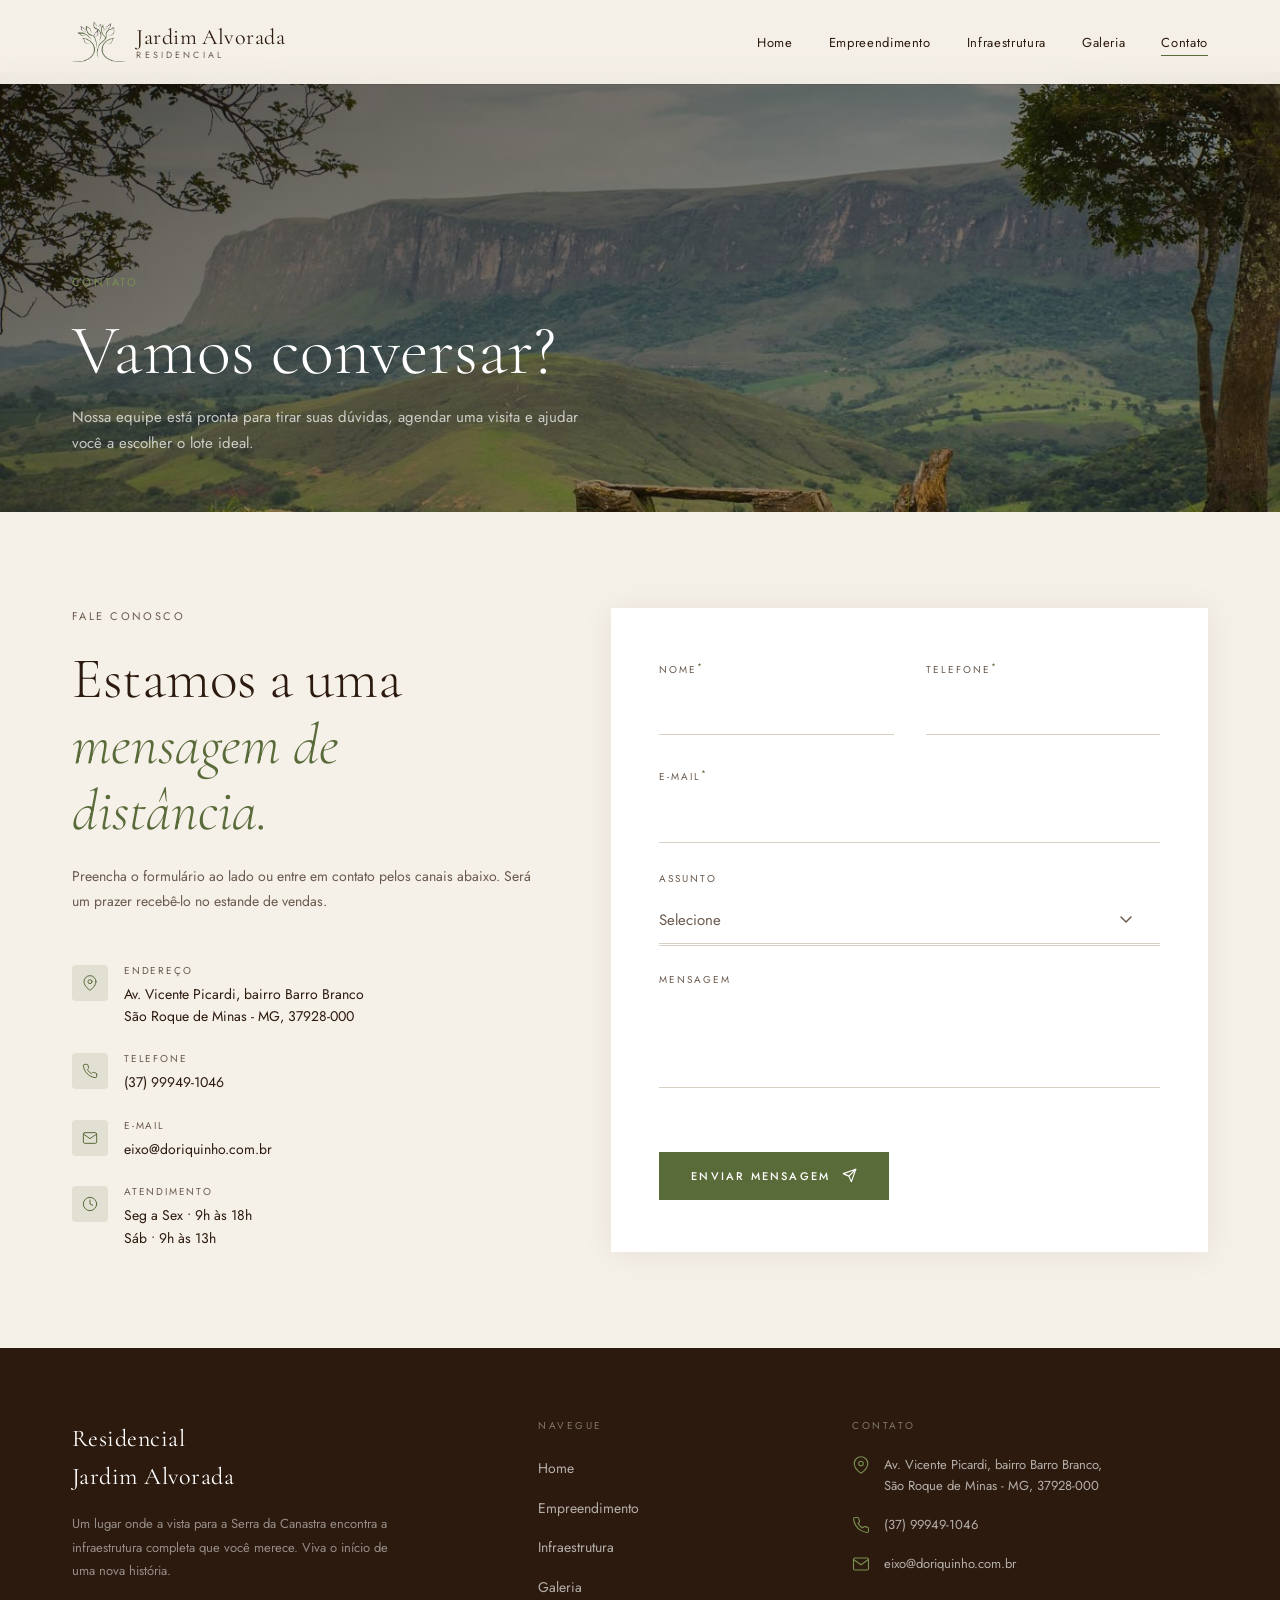
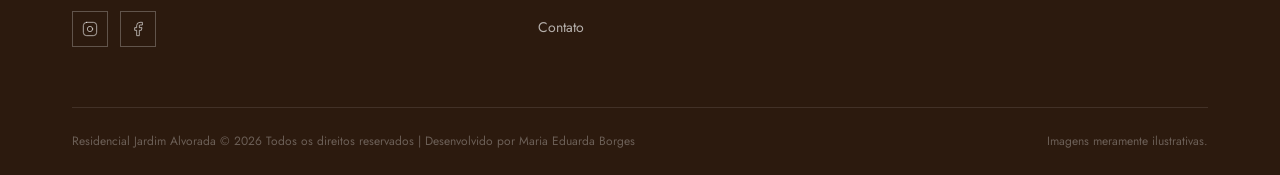
==== frontend/contato.html @ ccd06135 "Ajuste frontend" ====
<!DOCTYPE html>
<html lang="pt-br">
<head>
  <meta charset="UTF-8">
  <meta name="viewport" content="width=device-width, initial-scale=1.0">
  <title>Contato · Jardim Alvorada</title>
  <link rel="preconnect" href="https://fonts.googleapis.com">
  <link rel="preconnect" href="https://fonts.gstatic.com" crossorigin>
  <link href="https://fonts.googleapis.com/css2?family=Cormorant+Garamond:ital,wght@0,300;0,400;0,500;0,600;1,300;1,400;1,500&family=Jost:wght@300;400;500&display=swap" rel="stylesheet">
  <link rel="stylesheet" href="css/root.css">
  <link rel="stylesheet" href="css/components.css">
  <link rel="stylesheet" href="css/contato.css">
</head>
<body>

<header class="nav nav-dark">
  <a href="index.html" class="logo-wrap">
    <img class="logo-icon" src="img/icone-transparent.png" alt="Jardim Alvorada ícone">
    <div class="logo-text-wrap">
      <span class="logo-name">Jardim Alvorada</span>
      <span class="logo-sub">Residencial</span>
    </div>
  </a>
  <nav>
    <ul class="nav-links">
      <li><a href="index.html">Home</a></li>
      <li><a href="empreendimento.html">Empreendimento</a></li>
      <li><a href="infraestrutura.html">Infraestrutura</a></li>
      <li><a href="galeria.html">Galeria</a></li>
      <li><a href="contato.html" class="active">Contato</a></li>
    </ul>
  </nav>
  <button class="nav-toggle" aria-label="Menu">
    <span></span><span></span><span></span>
  </button>
</header>

<div class="nav-mobile">
  <a href="index.html">Home</a>
  <a href="empreendimento.html">Empreendimento</a>
  <a href="infraestrutura.html">Infraestrutura</a>
  <a href="galeria.html">Galeria</a>
  <a href="contato.html" class="active">Contato</a>
</div>

<!-- HERO BANNER -->
<div class="page-hero-banner" style="background-image:url('img/contato-hero.jpg');background-position:center 40%;">
  <div class="ph-overlay" style="background:linear-gradient(160deg,rgba(15,10,4,.70) 0%,rgba(20,15,8,.50) 50%,rgba(10,8,4,.30) 100%);"></div>
  <div class="ph-content">
    <span class="el">Contato</span>
    <h1>Vamos conversar?</h1>
    <p>Nossa equipe está pronta para tirar suas dúvidas, agendar uma visita e ajudar você a escolher o lote ideal.</p>
  </div>
</div>

<!-- MAIN SECTION -->
<section class="section-contact-main">

  <!-- LEFT: info -->
  <div class="contact-left fade-up">
    <span class="sl">Fale Conosco</span>
    <h2>Estamos a uma <em>mensagem de distância.</em></h2>
    <p>Preencha o formulário ao lado ou entre em contato pelos canais abaixo. Será um prazer recebê-lo no estande de vendas.</p>

    <div class="ct-info-list">
      <div class="ct-info-item">
        <div class="ct-info-icon">
          <svg viewBox="0 0 24 24"><path d="M21 10c0 7-9 13-9 13s-9-6-9-13a9 9 0 0118 0z"/><circle cx="12" cy="10" r="3"/></svg>
        </div>
        <div class="ct-info-text">
          <span class="ct-info-label">Endereço</span>
          <span class="ct-info-value">Av. Vicente Picardi, bairro Barro Branco<br>São Roque de Minas - MG, 37928-000</span>
        </div>
      </div>

      <div class="ct-info-item">
        <div class="ct-info-icon">
          <svg viewBox="0 0 24 24"><path d="M22 16.92v3a2 2 0 01-2.18 2 19.79 19.79 0 01-8.63-3.07 19.5 19.5 0 01-6-6A19.79 19.79 0 012.12 4.18 2 2 0 014.11 2h3a2 2 0 012 1.72c.127.96.361 1.903.7 2.81a2 2 0 01-.45 2.11L8.09 9.91a16 16 0 006 6l1.27-1.27a2 2 0 012.11-.45c.907.339 1.85.573 2.81.7A2 2 0 0122 16.92z"/></svg>
        </div>
        <div class="ct-info-text">
          <span class="ct-info-label">Telefone</span>
          <span class="ct-info-value">(37) 99949-1046</span>
        </div>
      </div>

      <div class="ct-info-item">
        <div class="ct-info-icon">
          <svg viewBox="0 0 24 24"><path d="M4 4h16c1.1 0 2 .9 2 2v12c0 1.1-.9 2-2 2H4c-1.1 0-2-.9-2-2V6c0-1.1.9-2 2-2z"/><polyline points="22,6 12,13 2,6"/></svg>
        </div>
        <div class="ct-info-text">
          <span class="ct-info-label">E-mail</span>
          <span class="ct-info-value">eixo@doriquinho.com.br</span>
        </div>
      </div>

      <div class="ct-info-item">
        <div class="ct-info-icon">
          <svg viewBox="0 0 24 24"><circle cx="12" cy="12" r="10"/><polyline points="12,6 12,12 16,14"/></svg>
        </div>
        <div class="ct-info-text">
          <span class="ct-info-label">Atendimento</span>
          <span class="ct-info-value">Seg a Sex • 9h às 18h<br>Sáb • 9h às 13h</span>
        </div>
      </div>
    </div>
  </div>

  <!-- RIGHT: form card -->
  <div class="contact-form-card fade-up delay-1">
    <form class="cf-form" novalidate>

      <div class="form-row">
        <div class="cf-field">
          <label class="cf-label">Nome<sup>*</sup></label>
          <input class="cf-input" type="text" name="nome" required>
        </div>
        <div class="cf-field">
          <label class="cf-label">Telefone<sup>*</sup></label>
          <input class="cf-input" type="tel" name="telefone" required>
        </div>
      </div>

      <div class="form-single cf-field">
        <label class="cf-label">E-mail<sup>*</sup></label>
        <input class="cf-input" type="email" name="email" required>
      </div>

      <div class="form-single cf-field" style="margin-top:28px;">
        <label class="cf-label">Assunto</label>
        <!-- Select nativo (oculto) — mantido para acessibilidade e coleta de valor -->
        <select class="cf-select" name="assunto" aria-hidden="true" tabindex="-1">
          <option value="" disabled selected>Selecione</option>
          <option>Quero conhecer os lotes disponíveis</option>
          <option>Informações sobre infraestrutura</option>
          <option>Agendar visita ao empreendimento</option>
          <option>Condições de pagamento</option>
          <option>Outros</option>
        </select>
        <!-- Select customizado -->
        <div class="cf-select-wrap" role="combobox" aria-expanded="false">
          <button type="button" class="cf-select-trigger" aria-haspopup="listbox">
            <span class="cf-select-text">Selecione</span>
            <svg class="cf-select-arrow" viewBox="0 0 12 8" xmlns="http://www.w3.org/2000/svg">
              <path d="M1 1l5 5 5-5" stroke-width="1.5" stroke-linecap="round"/>
            </svg>
          </button>
          <ul class="cf-select-dropdown" role="listbox">
            <li class="cf-select-option placeholder" data-value="">Selecione</li>
            <li class="cf-select-option" data-value="Quero conhecer os lotes disponíveis">Quero conhecer os lotes disponíveis</li>
            <li class="cf-select-option" data-value="Informações sobre infraestrutura">Informações sobre infraestrutura</li>
            <li class="cf-select-option" data-value="Agendar visita ao empreendimento">Agendar visita ao empreendimento</li>
            <li class="cf-select-option" data-value="Condições de pagamento">Condições de pagamento</li>
            <li class="cf-select-option" data-value="Outros">Outros</li>
          </ul>
        </div>
      </div>

      <div class="form-single cf-field" style="margin-top:28px;">
        <label class="cf-label">Mensagem</label>
        <textarea class="cf-textarea" name="mensagem"></textarea>
      </div>

      <button type="submit" class="cf-submit">
        Enviar Mensagem
        <svg viewBox="0 0 24 24"><line x1="22" y1="2" x2="11" y2="13"/><polygon points="22,2 15,22 11,13 2,9 22,2"/></svg>
      </button>

    </form>
  </div>

</section>

<!-- FOOTER -->
<footer class="footer">
  <div class="footer-grid">
    <div class="footer-brand">
      <span class="logo-name">Residencial<br>Jardim Alvorada</span>
      <p>Um lugar onde a vista para a Serra da Canastra encontra a infraestrutura completa que você merece. Viva o início de uma nova história.</p>
      <div class="footer-social">
        <a href="#" class="social-btn" aria-label="Instagram">
          <svg width="16" height="16" viewBox="0 0 24 24" fill="none" stroke="currentColor" stroke-width="1.5" stroke-linecap="round"><rect x="2" y="2" width="20" height="20" rx="5"/><circle cx="12" cy="12" r="4"/></svg>
        </a>
        <a href="#" class="social-btn" aria-label="Facebook">
          <svg width="16" height="16" viewBox="0 0 24 24" fill="none" stroke="currentColor" stroke-width="1.5" stroke-linecap="round"><path d="M18 2h-3a5 5 0 00-5 5v3H7v4h3v8h4v-8h3l1-4h-4V7a1 1 0 011-1h3z"/></svg>
        </a>
      </div>
    </div>
    <div class="footer-nav">
      <h4>Navegue</h4>
      <ul>
        <li><a href="index.html">Home</a></li>
        <li><a href="empreendimento.html">Empreendimento</a></li>
        <li><a href="infraestrutura.html">Infraestrutura</a></li>
        <li><a href="galeria.html">Galeria</a></li>
        <li><a href="contato.html">Contato</a></li>
      </ul>
    </div>
    <div class="footer-contact">
      <h4>Contato</h4>
      <div class="contact-item"><svg class="contact-icon" viewBox="0 0 24 24"><path d="M21 10c0 7-9 13-9 13s-9-6-9-13a9 9 0 0118 0z"/><circle cx="12" cy="10" r="3"/></svg><p>Av. Vicente Picardi, bairro Barro Branco,<br>São Roque de Minas - MG, 37928-000</p></div>
      <div class="contact-item"><svg class="contact-icon" viewBox="0 0 24 24"><path d="M22 16.92v3a2 2 0 01-2.18 2 19.79 19.79 0 01-8.63-3.07 19.5 19.5 0 01-6-6A19.79 19.79 0 012.12 4.18 2 2 0 014.11 2h3a2 2 0 012 1.72c.127.96.361 1.903.7 2.81a2 2 0 01-.45 2.11L8.09 9.91a16 16 0 006 6l1.27-1.27a2 2 0 012.11-.45c.907.339 1.85.573 2.81.7A2 2 0 0122 16.92z"/></svg><p>(37) 99949-1046</p></div>
      <div class="contact-item"><svg class="contact-icon" viewBox="0 0 24 24"><path d="M4 4h16c1.1 0 2 .9 2 2v12c0 1.1-.9 2-2 2H4c-1.1 0-2-.9-2-2V6c0-1.1.9-2 2-2z"/><polyline points="22,6 12,13 2,6"/></svg><p>eixo@doriquinho.com.br</p></div>
    </div>
  </div>
  <div class="footer-bottom">
    <p>Residencial Jardim Alvorada © 2026 Todos os direitos reservados | Desenvolvido por Maria Eduarda Borges</p>
    <p>Imagens meramente ilustrativas.</p>
  </div>
</footer>

<script src="shared.js"></script>
<script src="contato.js"></script>
</body>
</html>
---- frontend/css/root.css ----
/* ============================================================
   root.css — variáveis CSS, reset e tipografia base
   Jardim Alvorada Residencial
   ============================================================ */

/* ===== VARIÁVEIS ===== */
:root {
  /* Paleta */
  --cream:        #f5f0e8;
  --dark-brown:   #2c1a0e;
  --medium-brown: #3d2512;
  --green:        #5a6b3a;
  --green-light:  #7a8f52;
  --green-hover:  #4a5930;
  --mauve:        #594452;
  --text:         #2c1a0e;
  --text-light:   #6b5a4e;
  --white:        #ffffff;
  --border:       rgba(44, 26, 14, 0.12);

  /* Tipografia */
  --font-serif: 'Cormorant Garamond', Georgia, serif;
  --font-sans:  'Jost', sans-serif;

  /* Espaçamentos */
  --pad-h:      72px;   /* padding horizontal padrão */
  --pad-h-md:   32px;   /* padding horizontal mobile */

  /* Transições */
  --trans-base: 0.3s ease;
  --trans-slow: 0.8s ease;
}

/* ===== RESET ===== */
*, *::before, *::after {
  margin: 0;
  padding: 0;
  box-sizing: border-box;
}

html {
  scroll-behavior: smooth;
  -webkit-text-size-adjust: 100%;
}

body {
  font-family: var(--font-serif);
  background: var(--cream);
  color: var(--text);
  line-height: 1.6;
  overflow-x: hidden;
}

img {
  display: block;
  max-width: 100%;
}

button {
  font-family: inherit;
}

/* ===== TIPOGRAFIA BASE ===== */
h1, h2, h3, h4 {
  font-family: var(--font-serif);
  font-weight: 400;
  line-height: 1.15;
}

p, a, li, span {
  font-family: var(--font-sans);
}

/* Label utilitário — usado em toda a aplicação */
.label {
  font-family: var(--font-sans);
  font-size: 11px;
  letter-spacing: 0.2em;
  text-transform: uppercase;
  font-weight: 400;
}

/* Eyelet (subtítulo de seção em topo) */
.el,
.sl {
  font-family: var(--font-sans);
  font-size: 11px;
  letter-spacing: 0.22em;
  text-transform: uppercase;
  color: var(--text-light);
  margin-bottom: 20px;
  display: block;
}

/* ===== ANIMAÇÕES GLOBAIS ===== */
.fade-up {
  opacity: 0;
  transform: translateY(32px);
  transition: opacity 0.8s ease, transform 0.8s ease;
}

.fade-up.visible {
  opacity: 1;
  transform: translateY(0);
}

.fade-up.delay-1 { transition-delay: 0.10s; }
.fade-up.delay-2 { transition-delay: 0.20s; }
.fade-up.delay-3 { transition-delay: 0.30s; }
.fade-up.delay-4 { transition-delay: 0.40s; }
.fade-up.delay-5 { transition-delay: 0.50s; }

/* ===== UTILITÁRIOS ===== */
.img-placeholder {
  width: 100%;
  height: 100%;
  background: linear-gradient(135deg, #3d2c1a, #594452, #4a5930);
  display: flex;
  align-items: center;
  justify-content: center;
  color: rgba(255,255,255,0.3);
  font-family: var(--font-sans);
  font-size: 12px;
  letter-spacing: 0.1em;
}
---- frontend/css/components.css ----
/* ============================================================
   components.css — componentes reutilizáveis em todas as páginas
   Depende de: root.css
   ============================================================ */

/* ===== NAV ===== */
.nav {
  position: fixed;
  top: 0;
  width: 100%;
  padding: 22px var(--pad-h);
  display: flex;
  align-items: center;
  justify-content: space-between;
  z-index: 1000;
  transition: background var(--trans-base), box-shadow var(--trans-base);
  background: transparent;
}

.nav.hero-nav  { background: transparent; }

.nav.nav-scroll,
.nav.nav-dark  {
  background: rgba(245, 240, 232, 0.96);
  backdrop-filter: blur(12px);
  -webkit-backdrop-filter: blur(12px);
  box-shadow: 0 1px 0 var(--border);
}

/* Logo */
.logo-wrap {
  display: flex;
  align-items: center;
  gap: 10px;
  text-decoration: none;
  line-height: 1;
}

.logo-icon {
  height: 40px;
  width: auto;
  flex-shrink: 0;
  transition: filter var(--trans-base);
}

.hero-nav .logo-icon {
  filter: brightness(0) invert(1) opacity(0.85);
}

.nav-dark  .logo-icon,
.nav-scroll .logo-icon { filter: none; }

.logo-text-wrap {
  display: flex;
  flex-direction: column;
  line-height: 1;
}

.logo-name {
  font-family: var(--font-serif);
  font-size: 22px;
  font-weight: 400;
  letter-spacing: 0.02em;
  color: var(--dark-brown);
  transition: color var(--trans-base);
}

.logo-sub {
  font-family: var(--font-sans);
  font-size: 9px;
  letter-spacing: 0.35em;
  text-transform: uppercase;
  color: var(--text-light);
  margin-top: 2px;
  transition: color var(--trans-base);
}

.hero-nav .logo-name,
.hero-nav .logo-sub { color: var(--white); }

/* Links desktop */
.nav-links {
  display: flex;
  gap: 36px;
  list-style: none;
}

.nav-links a {
  font-family: var(--font-sans);
  font-size: 13px;
  letter-spacing: 0.05em;
  text-decoration: none;
  color: var(--dark-brown);
  transition: color var(--trans-base);
  position: relative;
}

.hero-nav .nav-links a { color: rgba(255,255,255,0.9); }

.nav-links a::after {
  content: '';
  position: absolute;
  bottom: -4px;
  left: 0;
  width: 0;
  height: 1px;
  background: var(--green);
  transition: width var(--trans-base);
}

.nav-links a:hover::after,
.nav-links a.active::after { width: 100%; }

.nav-links a:hover           { color: var(--green); }
.hero-nav .nav-links a:hover { color: var(--white); }

/* Hamburger */
.nav-toggle {
  display: none;
  flex-direction: column;
  gap: 5px;
  background: none;
  border: none;
  cursor: pointer;
  padding: 4px;
  z-index: 1100;
}

.nav-toggle span {
  display: block;
  width: 24px;
  height: 1.5px;
  background: var(--dark-brown);
  transition: all var(--trans-base);
  transform-origin: center;
}

.hero-nav .nav-toggle span { background: var(--white); }

.nav-toggle.open span:nth-child(1) { transform: translateY(6.5px) rotate(45deg); }
.nav-toggle.open span:nth-child(2) { opacity: 0; transform: scaleX(0); }
.nav-toggle.open span:nth-child(3) { transform: translateY(-6.5px) rotate(-45deg); }

/* Mobile overlay */
.nav-mobile {
  display: none;
  position: fixed;
  inset: 0;
  background: var(--cream);
  z-index: 1050;
  flex-direction: column;
  align-items: center;
  justify-content: center;
  gap: 32px;
  opacity: 0;
  pointer-events: none;
  transition: opacity 0.35s ease;
}

.nav-mobile.open {
  display: flex;
  opacity: 1;
  pointer-events: all;
}

.nav-mobile a {
  font-family: var(--font-serif);
  font-size: 36px;
  font-weight: 300;
  color: var(--dark-brown);
  text-decoration: none;
  letter-spacing: 0.02em;
  transition: color var(--trans-base);
}

.nav-mobile a:hover,
.nav-mobile a.active { color: var(--green); }

/* ===== PAGE HERO BANNER (páginas internas) ===== */
.page-hero-banner {
  width: 100%;
  height: 440px;
  position: relative;
  overflow: hidden;
  background-size: cover;
  background-repeat: no-repeat;
  margin-top: 72px;
}

.ph-overlay {
  position: absolute;
  inset: 0;
}

.ph-content {
  position: absolute;
  bottom: 0;
  left: 0;
  padding: 56px var(--pad-h);
  max-width: 700px;
}

.ph-content .el {
  color: var(--green-light);
  margin-bottom: 20px;
}

.ph-content h1 {
  font-size: clamp(44px, 5.5vw, 72px);
  font-weight: 300;
  color: var(--white);
  line-height: 1.1;
  margin-bottom: 16px;
}

.ph-content p {
  font-family: var(--font-sans);
  font-size: 15px;
  color: rgba(255,255,255,0.72);
  line-height: 1.7;
  max-width: 540px;
}

/* ===== BOTÕES ===== */
.btn {
  display: inline-flex;
  align-items: center;
  gap: 10px;
  padding: 14px 28px;
  font-family: var(--font-sans);
  font-size: 11px;
  font-weight: 500;
  letter-spacing: 0.18em;
  text-transform: uppercase;
  text-decoration: none;
  transition: all var(--trans-base);
  cursor: pointer;
  border: none;
}

.btn-primary            { background: var(--green); color: var(--white); }
.btn-primary:hover      { background: var(--green-hover); }

.btn-outline {
  border: 1.5px solid rgba(255,255,255,0.7);
  color: var(--white);
  background: transparent;
}
.btn-outline:hover {
  background: rgba(255,255,255,0.1);
  border-color: var(--white);
}

.btn-outline-dark {
  border: 1.5px solid var(--white);
  color: var(--white);
  background: transparent;
  padding: 16px 36px;
  font-size: 12px;
}
.btn-outline-dark:hover { background: rgba(255,255,255,0.15); }

.arrow { font-size: 16px; transition: transform var(--trans-base); }
.btn:hover .arrow { transform: translateX(4px); }

.link-arrow {
  font-family: var(--font-sans);
  font-size: 13px;
  letter-spacing: 0.03em;
  color: var(--dark-brown);
  text-decoration: none;
  display: inline-flex;
  align-items: center;
  gap: 8px;
  transition: gap var(--trans-base);
}
.link-arrow:hover { gap: 14px; }

/* ===== SECTION CTA (compartilhado por todas as páginas) ===== */
.section-cta {
  position: relative;
  min-height: 520px;
  display: flex;
  align-items: center;
  justify-content: center;
  text-align: center;
  background-size: cover;
  background-position: center;
  overflow: hidden;
}

.cta-overlay {
  position: absolute;
  inset: 0;
  background: linear-gradient(to bottom, rgba(60,38,20,0.7), rgba(44,26,14,0.85));
}

.cta-content {
  position: relative;
  z-index: 2;
  max-width: 640px;
  padding: 80px 40px;
}

.cta-content .section-label {
  color: rgba(255,255,255,0.55);
  margin-bottom: 24px;
  display: block;
}

.cta-content h2 {
  font-size: clamp(44px, 5vw, 68px);
  font-weight: 300;
  color: var(--white);
  margin-bottom: 20px;
  line-height: 1.1;
}

.cta-content h2 em { font-style: italic; }

.cta-content p {
  font-size: 14px;
  color: rgba(255,255,255,0.65);
  line-height: 1.8;
  margin-bottom: 36px;
  max-width: 480px;
  margin-left: auto;
  margin-right: auto;
}

/* ===== FOOTER ===== */
.footer {
  background: var(--dark-brown);
  color: var(--white);
  padding: 72px var(--pad-h) 0;
}

.footer-grid {
  display: grid;
  grid-template-columns: 1.6fr 1fr 1.4fr;
  gap: 60px;
  padding-bottom: 60px;
  border-bottom: 1px solid rgba(255,255,255,0.1);
}

.footer-brand .logo-name {
  color: var(--white);
  font-size: 24px;
  margin-bottom: 16px;
  display: block;
}

.footer-brand p {
  font-size: 13px;
  color: rgba(255,255,255,0.5);
  line-height: 1.8;
  max-width: 320px;
  margin-bottom: 28px;
}

.footer-social { display: flex; gap: 12px; }

.social-btn {
  width: 36px;
  height: 36px;
  border: 1px solid rgba(255,255,255,0.25);
  display: flex;
  align-items: center;
  justify-content: center;
  text-decoration: none;
  color: rgba(255,255,255,0.6);
  transition: all var(--trans-base);
}
.social-btn:hover {
  border-color: rgba(255,255,255,0.6);
  color: var(--white);
}

.footer-nav h4,
.footer-contact h4 {
  font-family: var(--font-sans);
  font-size: 10px;
  letter-spacing: 0.25em;
  text-transform: uppercase;
  color: rgba(255,255,255,0.4);
  margin-bottom: 24px;
}

.footer-nav ul {
  list-style: none;
  display: flex;
  flex-direction: column;
  gap: 14px;
}

.footer-nav a {
  font-family: var(--font-sans);
  font-size: 14px;
  color: rgba(255,255,255,0.65);
  text-decoration: none;
  transition: color var(--trans-base);
}
.footer-nav a:hover { color: var(--white); }

.contact-item {
  display: flex;
  align-items: flex-start;
  gap: 14px;
  margin-bottom: 18px;
}

.contact-icon {
  width: 18px;
  height: 18px;
  stroke: var(--green-light);
  fill: none;
  stroke-width: 1.5;
  stroke-linecap: round;
  stroke-linejoin: round;
  flex-shrink: 0;
  margin-top: 1px;
}

.contact-item p {
  font-family: var(--font-sans);
  font-size: 13px;
  color: rgba(255,255,255,0.65);
  line-height: 1.6;
}

.footer-bottom {
  padding: 24px 0;
  display: flex;
  justify-content: space-between;
  align-items: center;
  flex-wrap: wrap;
  gap: 8px;
}

.footer-bottom p {
  font-family: var(--font-sans);
  font-size: 12px;
  color: rgba(255,255,255,0.3);
}

/* ===== LIGHTBOX ===== */
.lightbox {
  display: none;
  position: fixed;
  inset: 0;
  background: rgba(0,0,0,0.92);
  z-index: 9999;
  align-items: center;
  justify-content: center;
}
.lightbox.active { display: flex; }
.lightbox img { max-width: 90vw; max-height: 85vh; object-fit: contain; }
.lightbox-close {
  position: absolute;
  top: 28px;
  right: 36px;
  color: rgba(255,255,255,0.7);
  font-size: 32px;
  cursor: pointer;
  font-weight: 200;
  line-height: 1;
  transition: color var(--trans-base);
  background: none;
  border: none;
}
.lightbox-close:hover { color: var(--white); }

/* ===== RESPONSIVE GLOBAL ===== */
@media (max-width: 1024px) {
  .nav { padding: 20px 40px; }
  .ph-content { padding: 40px 40px; }
  .footer { padding: 60px 40px 0; }
}

@media (max-width: 768px) {
  :root { --pad-h: var(--pad-h-md); }

  .nav { padding: 18px var(--pad-h-md); }
  .nav-links { display: none; }
  .nav-toggle { display: flex; }

  .ph-content { padding: 36px var(--pad-h-md); }
  .page-hero-banner { height: 360px; }

  .footer { padding: 60px var(--pad-h-md) 0; }
  .footer-grid { grid-template-columns: 1fr; gap: 40px; }
  .footer-bottom { flex-direction: column; align-items: flex-start; }
}

@media (max-width: 480px) {
  .page-hero-banner { height: 300px; }
}
---- frontend/css/contato.css ----
/* ===== SEÇÃO PRINCIPAL ===== */
.section-contact-main {
  background: var(--cream);
  padding: 96px var(--pad-h);
  display: grid;
  grid-template-columns: 1fr 1.3fr;
  gap: 80px;
  align-items: start;
}

/* ===== COLUNA ESQUERDA — INFO ===== */
.contact-left h2 {
  font-family: var(--font-serif);
  font-size: clamp(40px, 4.5vw, 58px);
  font-weight: 300;
  color: var(--dark-brown);
  line-height: 1.15;
  margin-bottom: 20px;
}
.contact-left h2 em { color: var(--green); font-style: italic; }

.contact-left > p {
  font-family: var(--font-sans);
  font-size: 14px;
  color: var(--text-light);
  line-height: 1.8;
  margin-bottom: 48px;
  max-width: 460px;
}

/* Lista de infos (endereço, telefone etc.) */
.ct-info-list {
  display: flex;
  flex-direction: column;
  gap: 24px;
}

.ct-info-item {
  display: flex;
  align-items: flex-start;
  gap: 16px;
}

.ct-info-icon {
  width: 36px;
  height: 36px;
  background: rgba(90,107,58,0.12);
  border-radius: 4px;
  display: flex;
  align-items: center;
  justify-content: center;
  flex-shrink: 0;
  margin-top: 2px;
}
.ct-info-icon svg {
  width: 16px;
  height: 16px;
  stroke: var(--green);
  fill: none;
  stroke-width: 1.5;
  stroke-linecap: round;
  stroke-linejoin: round;
}

.ct-info-text { display: flex; flex-direction: column; }

.ct-info-label {
  font-family: var(--font-sans);
  font-size: 10px;
  letter-spacing: 0.18em;
  text-transform: uppercase;
  color: var(--text-light);
  margin-bottom: 4px;
}

.ct-info-value {
  font-family: var(--font-sans);
  font-size: 14px;
  color: var(--dark-brown);
  line-height: 1.6;
}

/* ===== COLUNA DIREITA — CARD DE FORMULÁRIO ===== */
.contact-form-card {
  background: var(--white);
  padding: 52px 48px;
  box-shadow: 0 2px 32px rgba(44,26,14,0.07);
}

/* Linha com 2 campos lado a lado */
.form-row {
  display: grid;
  grid-template-columns: 1fr 1fr;
  gap: 32px;
  margin-bottom: 32px;
}

/* Campo individual */
.cf-field {
  display: flex;
  flex-direction: column;
  gap: 10px;
}
.cf-field.full { grid-column: 1 / -1; }

/* Espaçamento para campos únicos */
.form-single { margin-bottom: 28px; }
.form-single + .form-single { margin-top: 0; }

/* Label */
.cf-label {
  font-family: var(--font-sans);
  font-size: 10px;
  letter-spacing: 0.2em;
  text-transform: uppercase;
  color: var(--text-light);
}
.cf-label sup { color: var(--green); }

/* Inputs, select e textarea */
.cf-input,
.cf-select,
.cf-textarea {
  width: 100%;
  padding: 12px 0;
  background: transparent;
  border: none;
  border-bottom: 1px solid #d8d0c4;
  font-family: var(--font-sans);
  font-size: 15px;
  color: var(--text);
  outline: none;
  transition: border-color var(--trans-base);
  appearance: none;
  -webkit-appearance: none;
}

.cf-input::placeholder,
.cf-textarea::placeholder { color: #c0b8b0; }

.cf-input:focus,
.cf-select:focus,
.cf-textarea:focus { border-bottom-color: var(--green); }

/* Select nativo — escondido (substituído pelo custom abaixo) */
.cf-select { display: none; }

/* ── Select customizado ── */
.cf-select-wrap {
  position: relative;
  width: 100%;
}

.cf-select-trigger {
  width: 100%;
  padding: 12px 28px 12px 0;
  background: transparent;
  border: none;
  border-bottom: 1px solid #d8d0c4;
  font-family: var(--font-sans);
  font-size: 15px;
  color: var(--text-light);
  cursor: pointer;
  display: flex;
  align-items: center;
  justify-content: space-between;
  transition: border-color var(--trans-base), color var(--trans-base);
  text-align: left;
  outline: none;
  user-select: none;
}

.cf-select-trigger.has-value { color: var(--text); }
.cf-select-trigger.open      { border-bottom-color: var(--green); }

.cf-select-arrow {
  width: 12px;
  height: 8px;
  flex-shrink: 0;
  stroke: var(--text-light);
  fill: none;
  transition: transform var(--trans-base);
}
.cf-select-trigger.open .cf-select-arrow { transform: rotate(180deg); }

/* Painel dropdown */
.cf-select-dropdown {
  position: absolute;
  top: calc(100% + 1px);
  left: 0;
  right: 0;
  background: var(--white);
  border: 1px solid #d8d0c4;
  border-top: none;
  z-index: 200;
  max-height: 0;
  overflow: hidden;
  transition: max-height 0.28s ease, border-color 0.28s ease;
  box-shadow: 0 8px 24px rgba(44,26,14,0.09);
}

.cf-select-dropdown.open {
  max-height: 280px;
  overflow-y: auto;
  border-color: var(--green);
}

.cf-select-option {
  padding: 13px 16px;
  font-family: var(--font-sans);
  font-size: 14px;
  color: var(--text);
  cursor: pointer;
  transition: background var(--trans-base), color var(--trans-base);
  border-bottom: 1px solid var(--border);
}
.cf-select-option:last-child  { border-bottom: none; }
.cf-select-option:hover       { background: rgba(90,107,58,0.07); color: var(--green); }
.cf-select-option.selected    { background: rgba(90,107,58,0.10); color: var(--green); font-weight: 500; }
.cf-select-option.placeholder { color: var(--text-light); font-style: italic; }

/* Textarea */
.cf-textarea { resize: none; height: 90px; line-height: 1.6; }

/* Botão submit */
.cf-submit {
  margin-top: 36px;
  display: inline-flex;
  align-items: center;
  gap: 12px;
  padding: 16px 32px;
  background: var(--green);
  color: var(--white);
  border: none;
  cursor: pointer;
  font-family: var(--font-sans);
  font-size: 11px;
  font-weight: 500;
  letter-spacing: 0.2em;
  text-transform: uppercase;
  transition: background var(--trans-base);
}
.cf-submit:hover         { background: var(--green-hover); }
.cf-submit:disabled      { opacity: 0.7; cursor: not-allowed; }

.cf-submit svg {
  width: 15px;
  height: 15px;
  stroke: currentColor;
  fill: none;
  stroke-width: 1.8;
  stroke-linecap: round;
  stroke-linejoin: round;
}

/* ===== RESPONSIVE ===== */
@media (max-width: 960px) {
  .section-contact-main {
    padding: 64px var(--pad-h-md);
    grid-template-columns: 1fr;
    gap: 56px;
  }
  .contact-form-card { padding: 40px 28px; }
  .form-row { grid-template-columns: 1fr; gap: 24px; }
}
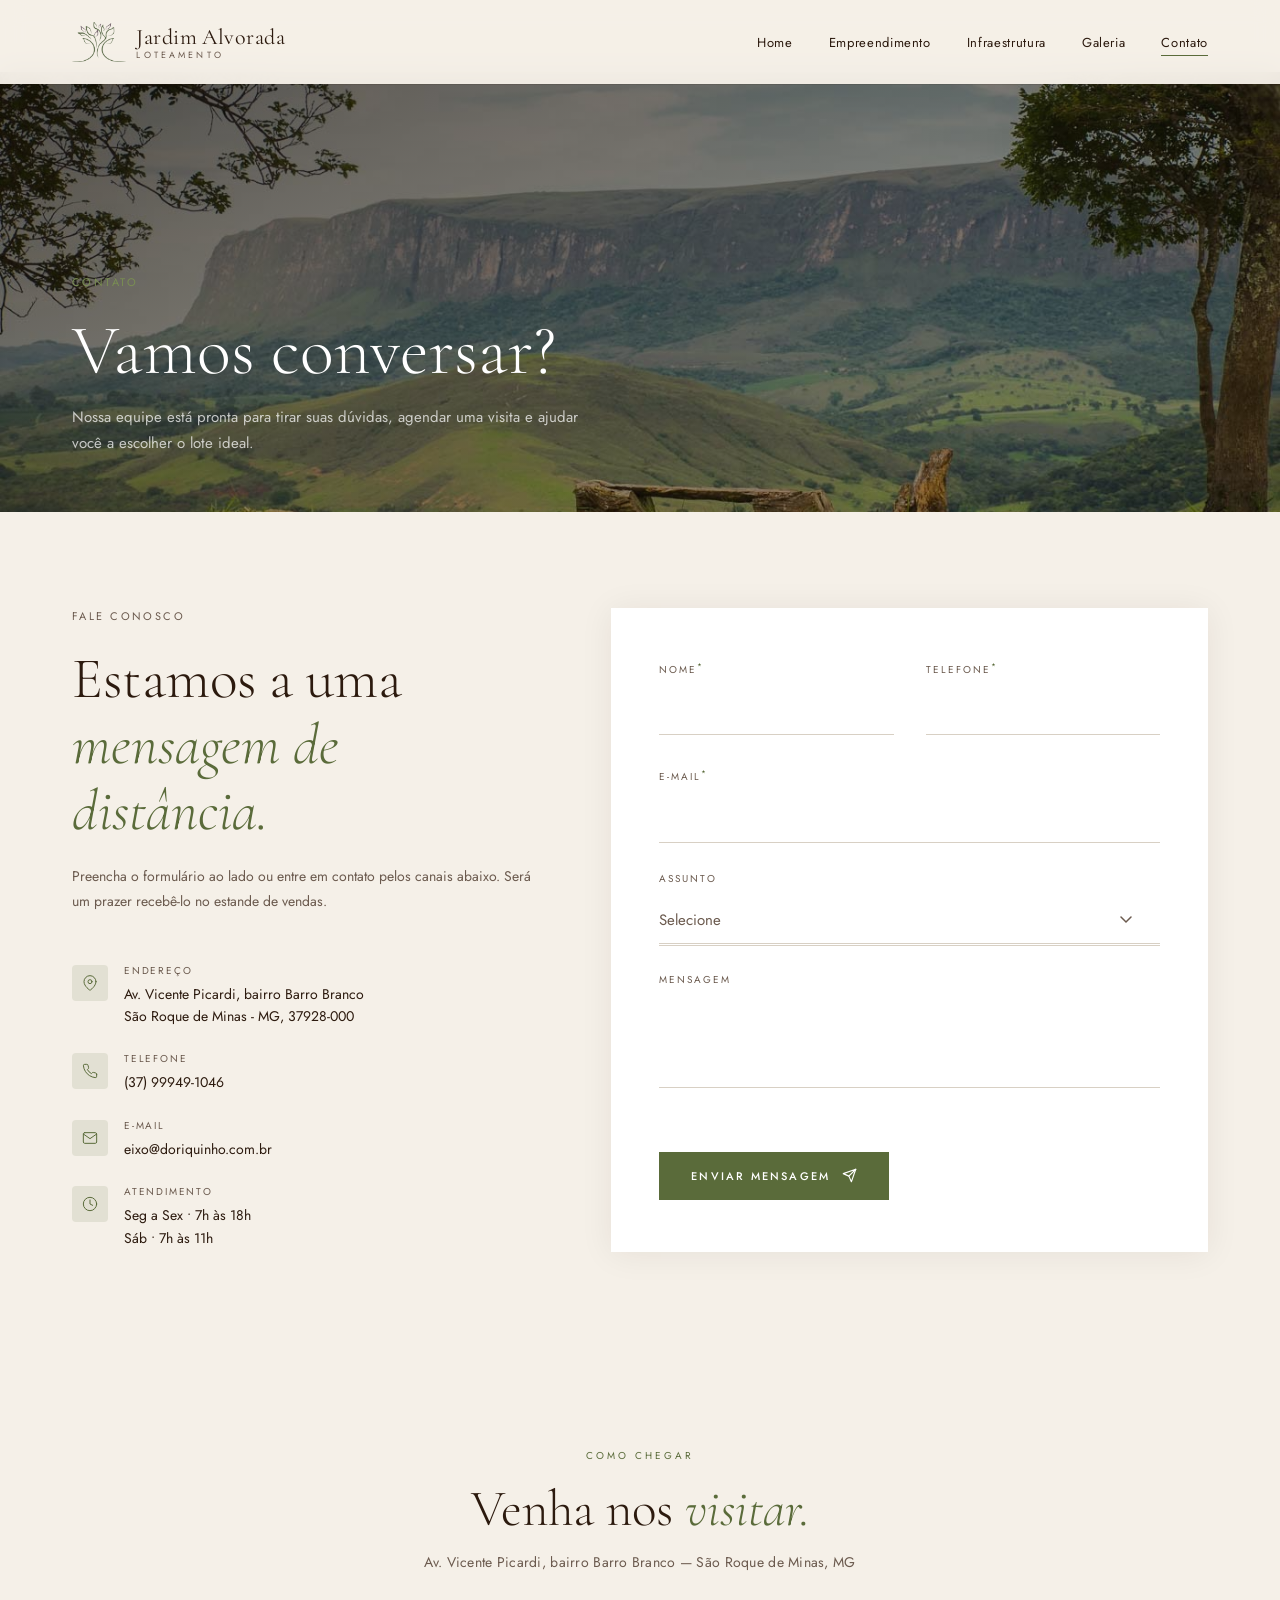
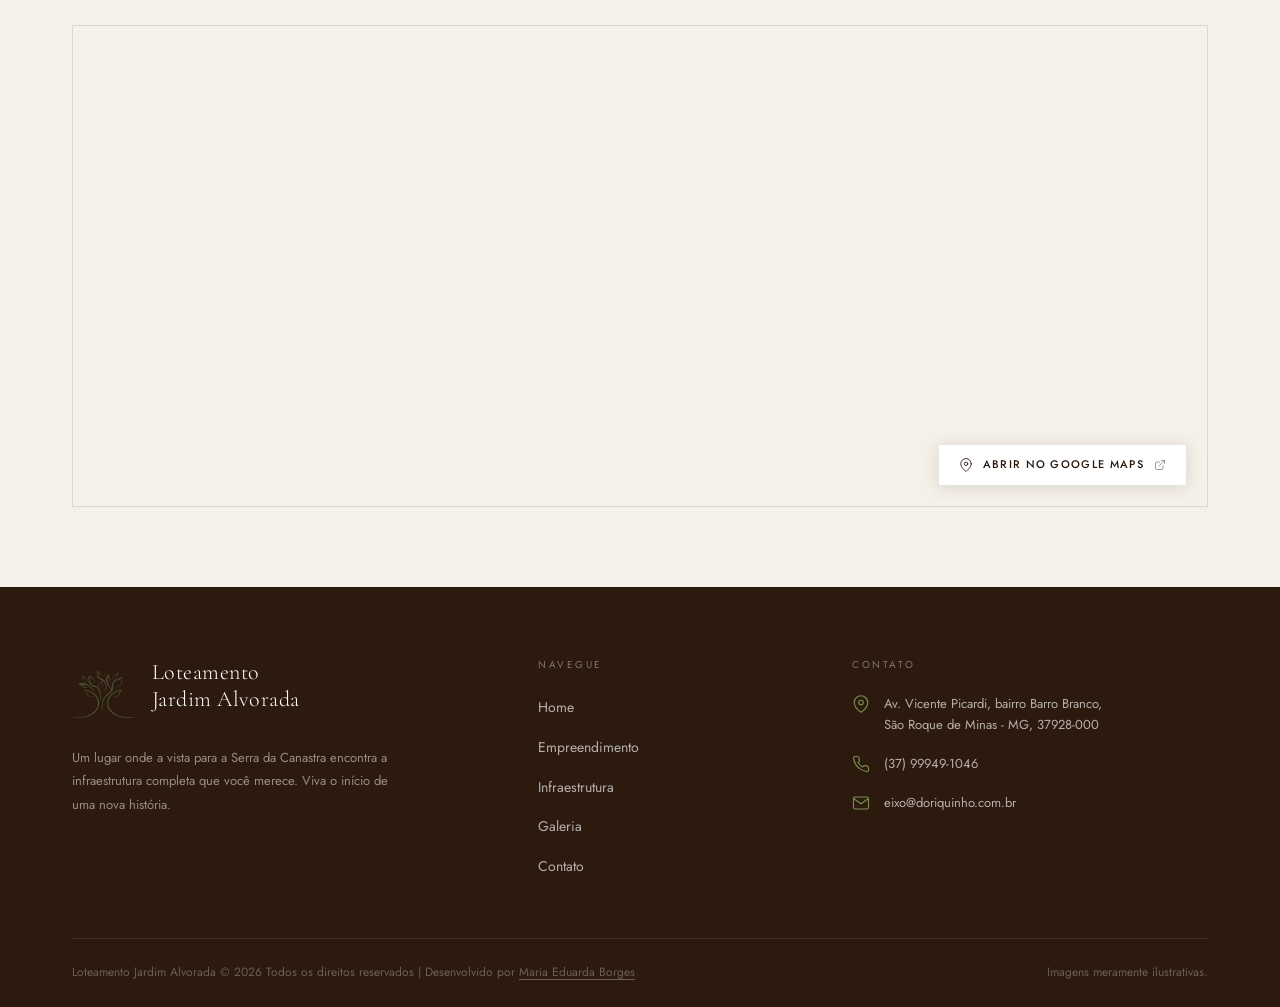
==== commit 872d0c69: "Ajustes gerais css" ====
--- a/frontend/contato.html
+++ b/frontend/contato.html
@@ -18,7 +18,7 @@
     <img class="logo-icon" src="img/icone-transparent.png" alt="Jardim Alvorada ícone">
     <div class="logo-text-wrap">
       <span class="logo-name">Jardim Alvorada</span>
-      <span class="logo-sub">Residencial</span>
+      <span class="logo-sub">Loteamento</span>
     </div>
   </a>
   <nav>
@@ -99,7 +99,7 @@
         </div>
         <div class="ct-info-text">
           <span class="ct-info-label">Atendimento</span>
-          <span class="ct-info-value">Seg a Sex • 9h às 18h<br>Sáb • 9h às 13h</span>
+          <span class="ct-info-value">Seg a Sex • 7h às 18h<br>Sáb • 7h às 11h</span>
         </div>
       </div>
     </div>
@@ -127,7 +127,6 @@
 
       <div class="form-single cf-field" style="margin-top:28px;">
         <label class="cf-label">Assunto</label>
-        <!-- Select nativo (oculto) — mantido para acessibilidade e coleta de valor -->
         <select class="cf-select" name="assunto" aria-hidden="true" tabindex="-1">
           <option value="" disabled selected>Selecione</option>
           <option>Quero conhecer os lotes disponíveis</option>
@@ -136,7 +135,6 @@
           <option>Condições de pagamento</option>
           <option>Outros</option>
         </select>
-        <!-- Select customizado -->
         <div class="cf-select-wrap" role="combobox" aria-expanded="false">
           <button type="button" class="cf-select-trigger" aria-haspopup="listbox">
             <span class="cf-select-text">Selecione</span>
@@ -170,20 +168,52 @@
 
 </section>
 
+<!-- MAPA -->
+<section class="section-mapa-contato">
+  <div class="mapa-contato-header fade-up">
+    <span class="sl">Como Chegar</span>
+    <h2>Venha nos <em>visitar.</em></h2>
+    <p>Av. Vicente Picardi, bairro Barro Branco — São Roque de Minas, MG</p>
+  </div>
+  <div class="mapa-contato-wrap fade-up delay-1">
+    <iframe
+      src="https://maps.google.com/maps?q=-20.259041,-46.354022&z=16&output=embed"
+      width="100%"
+      height="480"
+      style="border:0;"
+      allowfullscreen=""
+      loading="lazy"
+      referrerpolicy="no-referrer-when-downgrade"
+      title="Localização do Loteamento Jardim Alvorada">
+    </iframe>
+    <a
+      href="https://maps.app.goo.gl/bAJdKKeLzuJoSnS6A"
+      target="_blank"
+      rel="noopener noreferrer"
+      class="mapa-link-externo">
+      <svg viewBox="0 0 24 24" fill="none" stroke="currentColor" stroke-width="1.5" stroke-linecap="round" stroke-linejoin="round">
+        <path d="M21 10c0 7-9 13-9 13s-9-6-9-13a9 9 0 0118 0z"/>
+        <circle cx="12" cy="10" r="3"/>
+      </svg>
+      Abrir no Google Maps
+      <svg class="ext-arrow" viewBox="0 0 24 24" fill="none" stroke="currentColor" stroke-width="1.5" stroke-linecap="round" stroke-linejoin="round">
+        <path d="M18 13v6a2 2 0 01-2 2H5a2 2 0 01-2-2V8a2 2 0 012-2h6"/>
+        <polyline points="15,3 21,3 21,9"/>
+        <line x1="10" y1="14" x2="21" y2="3"/>
+      </svg>
+    </a>
+  </div>
+</section>
+
 <!-- FOOTER -->
 <footer class="footer">
   <div class="footer-grid">
     <div class="footer-brand">
-      <span class="logo-name">Residencial<br>Jardim Alvorada</span>
-      <p>Um lugar onde a vista para a Serra da Canastra encontra a infraestrutura completa que você merece. Viva o início de uma nova história.</p>
-      <div class="footer-social">
-        <a href="#" class="social-btn" aria-label="Instagram">
-          <svg width="16" height="16" viewBox="0 0 24 24" fill="none" stroke="currentColor" stroke-width="1.5" stroke-linecap="round"><rect x="2" y="2" width="20" height="20" rx="5"/><circle cx="12" cy="12" r="4"/></svg>
-        </a>
-        <a href="#" class="social-btn" aria-label="Facebook">
-          <svg width="16" height="16" viewBox="0 0 24 24" fill="none" stroke="currentColor" stroke-width="1.5" stroke-linecap="round"><path d="M18 2h-3a5 5 0 00-5 5v3H7v4h3v8h4v-8h3l1-4h-4V7a1 1 0 011-1h3z"/></svg>
-        </a>
-      </div>
+       <div class="footer-brand-logo">
+         <img src="img/icone-transparent.png" alt="Jardim Alvorada ícone">
+         <span class="logo-name">Loteamento<br>Jardim Alvorada</span>
+       </div>
+       <p>Um lugar onde a vista para a Serra da Canastra encontra a infraestrutura completa que você merece. Viva o início de uma nova história.</p>
     </div>
     <div class="footer-nav">
       <h4>Navegue</h4>
@@ -203,7 +233,7 @@
     </div>
   </div>
   <div class="footer-bottom">
-    <p>Residencial Jardim Alvorada © 2026 Todos os direitos reservados | Desenvolvido por Maria Eduarda Borges</p>
+    <p>Loteamento Jardim Alvorada © 2026 Todos os direitos reservados | Desenvolvido por <a href="https://github.com/mariaesborges" target="_blank" rel="noopener noreferrer">Maria Eduarda Borges</a></p>
     <p>Imagens meramente ilustrativas.</p>
   </div>
 </footer>
--- a/frontend/css/components.css
+++ b/frontend/css/components.css
@@ -441,6 +441,17 @@
   font-family: var(--font-sans);
   font-size: 12px;
   color: rgba(255,255,255,0.3);
+}
+
+.footer-bottom a {
+  color: rgba(255,255,255,0.3);
+  text-decoration: underline;
+  text-underline-offset: 3px;
+  transition: color 0.2s;
+}
+
+.footer-bottom a:hover {
+  color: rgba(255,255,255,0.65);
 }
 
 /* ===== LIGHTBOX ===== */
@@ -489,9 +500,34 @@
 
   .footer { padding: 60px var(--pad-h-md) 0; }
   .footer-grid { grid-template-columns: 1fr; gap: 40px; }
-  .footer-bottom { flex-direction: column; align-items: flex-start; }
 }
 
 @media (max-width: 480px) {
   .page-hero-banner { height: 300px; }
+}
+.footer-brand-logo {
+  display: flex;
+  align-items: center;
+  gap: 16px;
+  margin-bottom: 16px;
+}
+
+.footer-brand-logo img {
+  width: 64px;
+  height: 64px;
+  object-fit: contain;
+  flex-shrink: 0;
+  opacity: 0.9;
+}
+.footer-brand-logo .logo-name {
+  font-family: var(--font-serif);
+  font-size: 22px;
+  font-weight: 300;
+  color: var(--white);
+  line-height: 1.25;
+}
+
+/* Remove margem do logo-name standalone que estava antes */
+.footer-brand > .logo-name {
+  display: none;
 }
--- a/frontend/css/contato.css
+++ b/frontend/css/contato.css
@@ -253,6 +253,110 @@
   stroke-linejoin: round;
 }
 
+/* ===== MAPA ===== */
+.section-mapa-contato {
+  background: var(--cream);
+  padding: 100px var(--pad-h) 80px;
+}
+
+.mapa-contato-header {
+  text-align: center;
+  margin-bottom: 52px;
+}
+
+.mapa-contato-header .sl {
+  display: block;
+  font-family: var(--font-sans);
+  font-size: 10px;
+  letter-spacing: 0.3em;
+  text-transform: uppercase;
+  color: var(--green);
+  margin-bottom: 16px;
+}
+
+.mapa-contato-header h2 {
+  font-family: var(--font-serif);
+  font-size: clamp(36px, 4vw, 56px);
+  font-weight: 300;
+  color: var(--dark-brown);
+  margin-bottom: 12px;
+  line-height: 1.15;
+}
+
+.mapa-contato-header h2 em {
+  font-style: italic;
+  color: var(--green);
+}
+
+.mapa-contato-header p {
+  font-family: var(--font-sans);
+  font-size: 14px;
+  color: var(--text-light);
+  letter-spacing: 0.02em;
+}
+
+.mapa-contato-wrap {
+  width: 100%;
+  overflow: hidden;
+  border: 1px solid var(--border);
+  filter: grayscale(20%) contrast(1.02);
+  transition: filter 0.4s ease;
+  position: relative;
+}
+
+.mapa-contato-wrap:hover {
+  filter: grayscale(0%) contrast(1);
+}
+
+.mapa-contato-wrap iframe {
+  display: block;
+  width: 100%;
+  height: 480px;
+}
+
+/* Botão "Abrir no Google Maps" */
+.mapa-link-externo {
+  display: inline-flex;
+  align-items: center;
+  gap: 10px;
+  position: absolute;
+  bottom: 20px;
+  right: 20px;
+  background: var(--white);
+  color: var(--dark-brown);
+  font-family: var(--font-sans);
+  font-size: 11px;
+  font-weight: 500;
+  letter-spacing: 0.12em;
+  text-transform: uppercase;
+  text-decoration: none;
+  padding: 11px 20px;
+  border: 1px solid var(--border);
+  box-shadow: 0 2px 16px rgba(44,26,14,0.12);
+  transition: background var(--trans-base), color var(--trans-base), box-shadow var(--trans-base);
+  z-index: 10;
+}
+
+.mapa-link-externo:hover {
+  background: var(--green);
+  color: var(--white);
+  border-color: var(--green);
+  box-shadow: 0 4px 20px rgba(90,107,58,0.25);
+}
+
+.mapa-link-externo svg {
+  width: 14px;
+  height: 14px;
+  flex-shrink: 0;
+  transition: stroke var(--trans-base);
+}
+
+.mapa-link-externo .ext-arrow {
+  width: 12px;
+  height: 12px;
+  opacity: 0.6;
+}
+
 /* ===== RESPONSIVE ===== */
 @media (max-width: 960px) {
   .section-contact-main {
@@ -262,4 +366,21 @@
   }
   .contact-form-card { padding: 40px 28px; }
   .form-row { grid-template-columns: 1fr; gap: 24px; }
+}
+
+@media (max-width: 768px) {
+  .section-mapa-contato {
+    padding: 72px var(--pad-h-md) 0;
+  }
+
+  .mapa-contato-wrap iframe {
+    height: 320px;
+  }
+
+  .mapa-link-externo {
+    bottom: 12px;
+    right: 12px;
+    padding: 9px 14px;
+    font-size: 10px;
+  }
 }
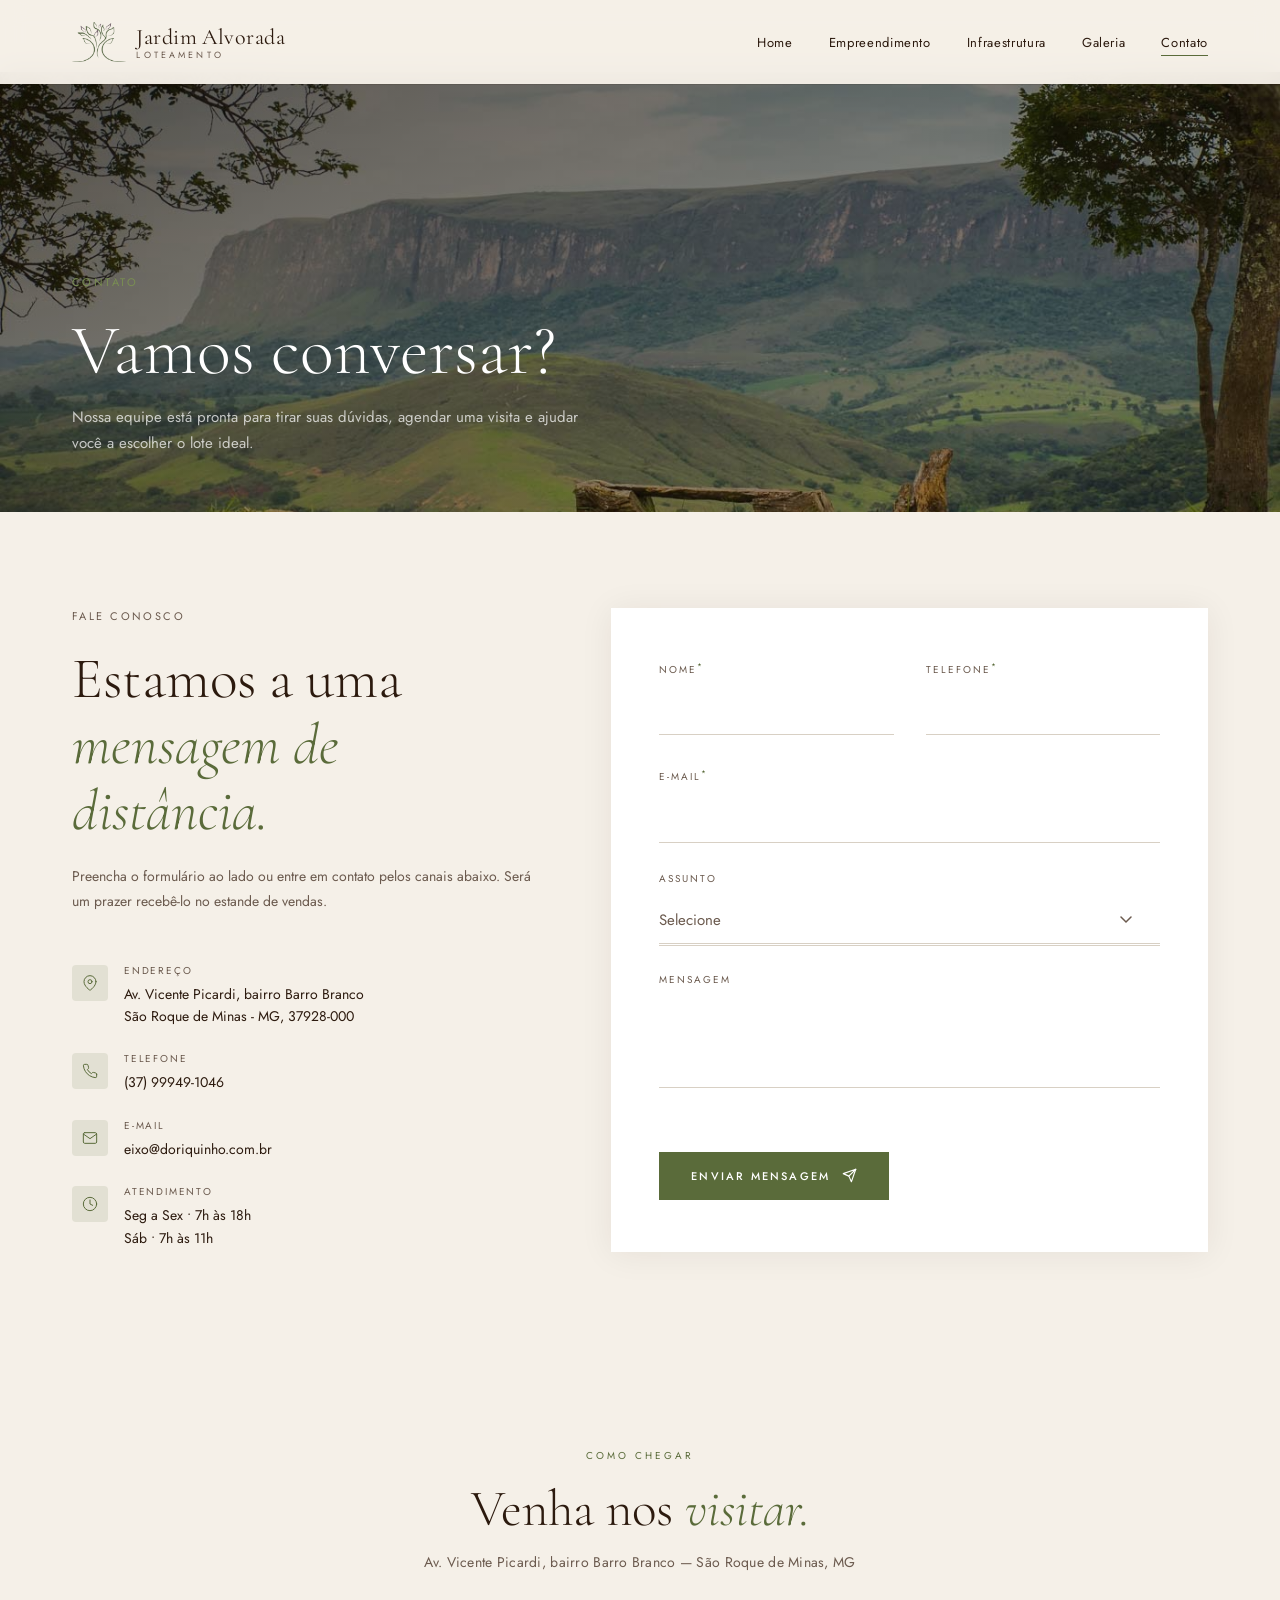
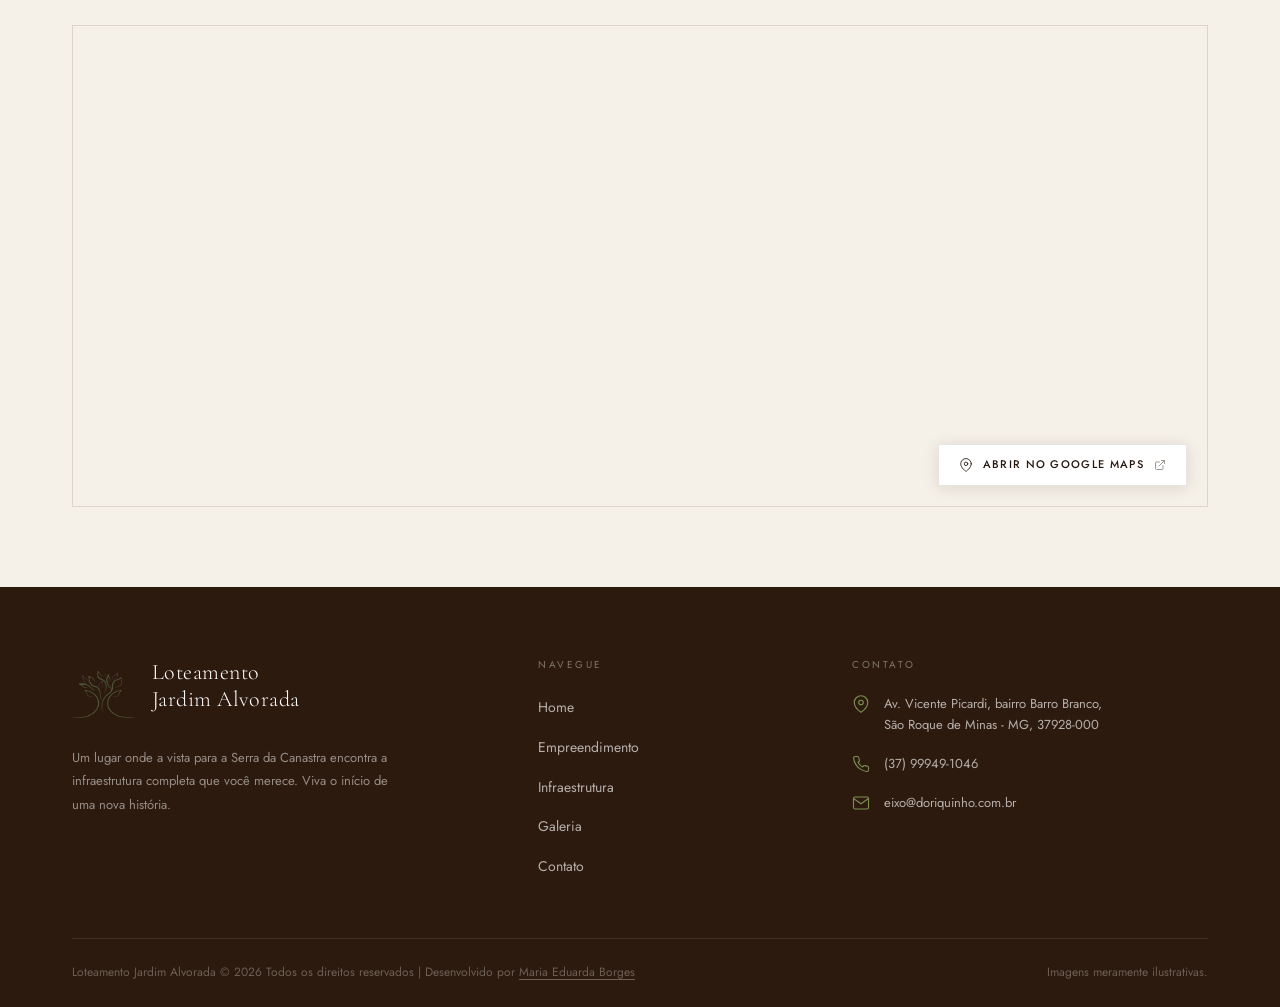
==== commit 9136bb9e: "Ajustes mapa interativo" ====
--- a/frontend/contato.html
+++ b/frontend/contato.html
@@ -3,6 +3,7 @@
 <head>
   <meta charset="UTF-8">
   <meta name="viewport" content="width=device-width, initial-scale=1.0">
+  <link rel="icon" type="image/png" href="img/logo-alvorada-branca.png">
   <title>Contato · Jardim Alvorada</title>
   <link rel="preconnect" href="https://fonts.googleapis.com">
   <link rel="preconnect" href="https://fonts.gstatic.com" crossorigin>
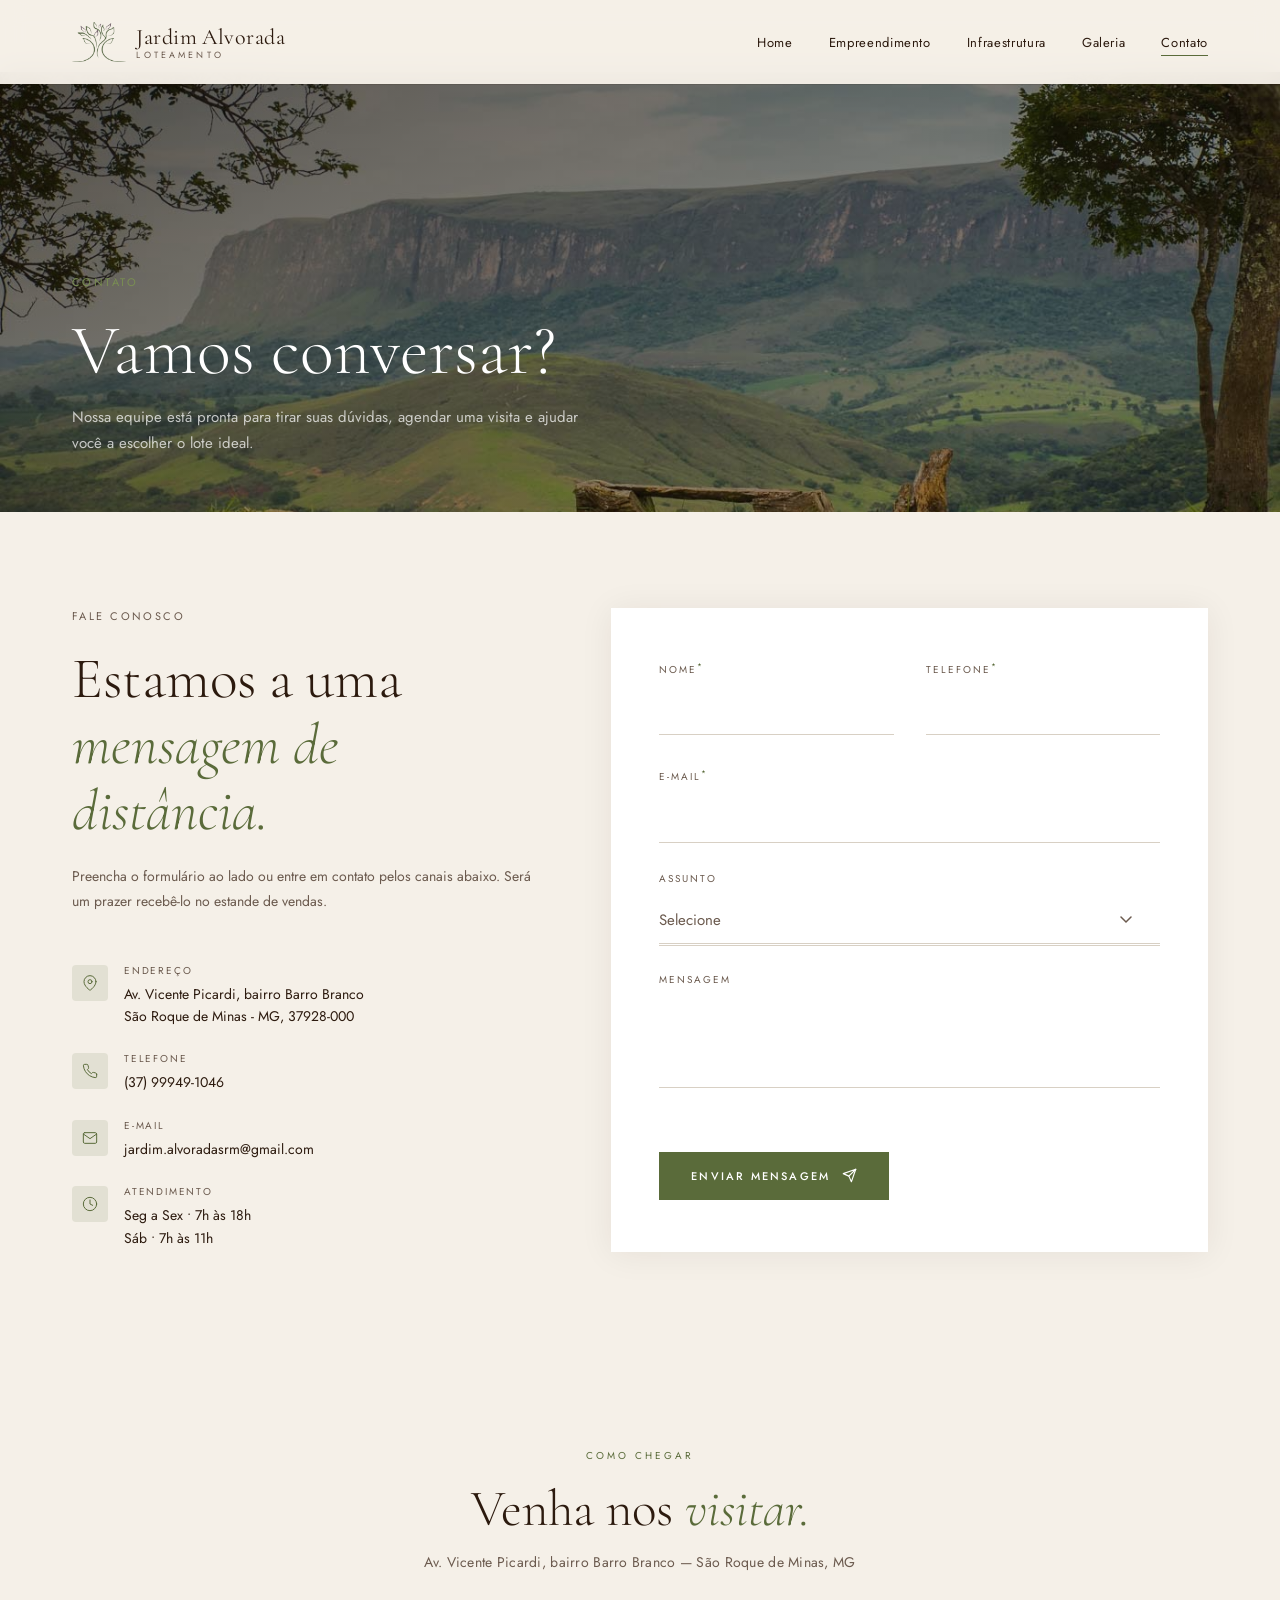
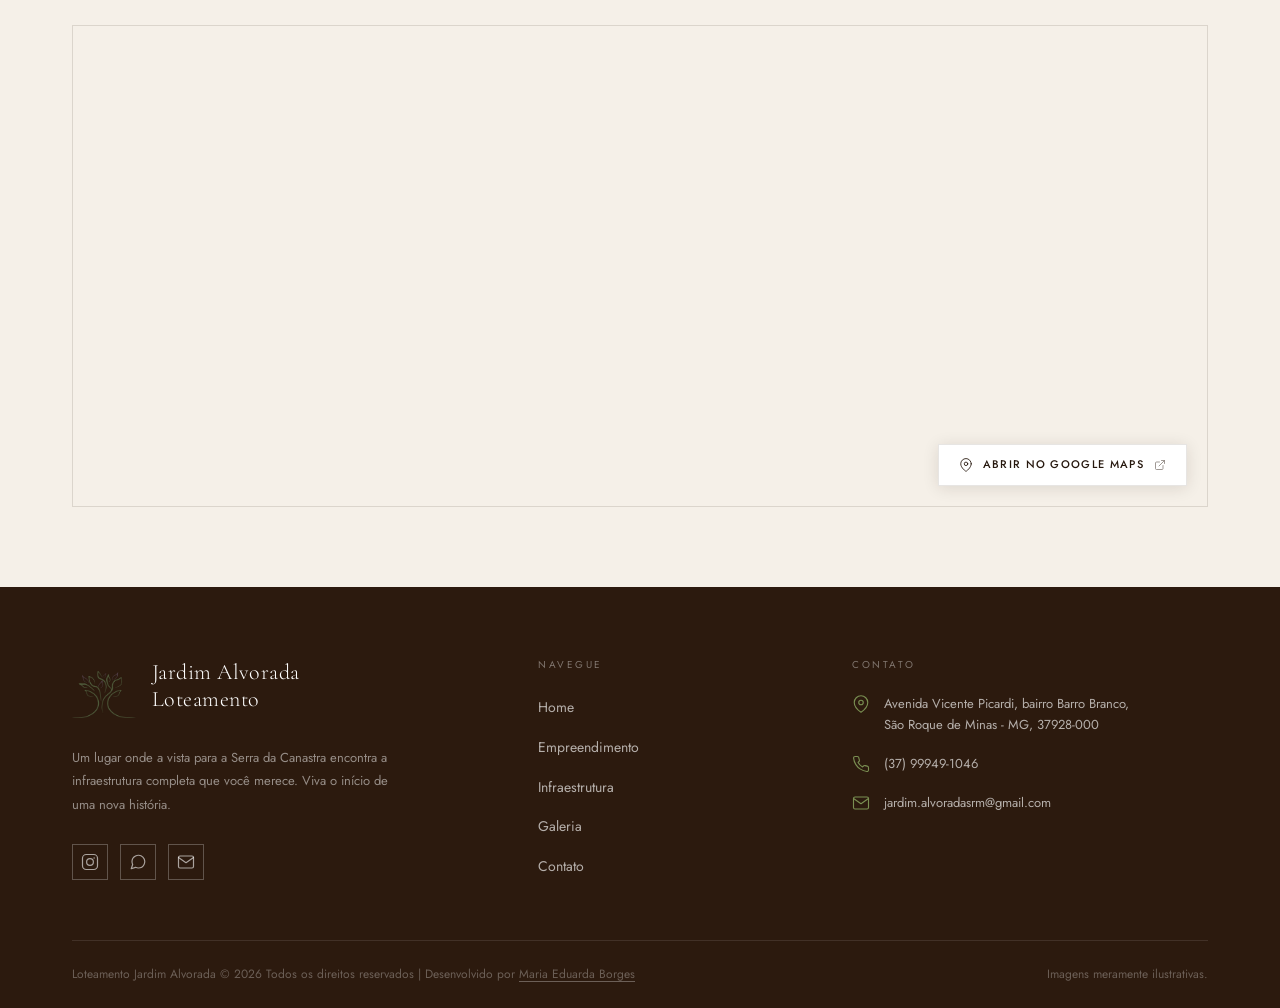
==== commit a008f16a: "Ajuste mapa interativo" ====
--- a/frontend/contato.html
+++ b/frontend/contato.html
@@ -11,6 +11,7 @@
   <link rel="stylesheet" href="css/root.css">
   <link rel="stylesheet" href="css/components.css">
   <link rel="stylesheet" href="css/contato.css">
+  <link rel="stylesheet" href="css/responsive.css">
 </head>
 <body>
 
@@ -90,7 +91,7 @@
         </div>
         <div class="ct-info-text">
           <span class="ct-info-label">E-mail</span>
-          <span class="ct-info-value">eixo@doriquinho.com.br</span>
+          <span class="ct-info-value">jardim.alvoradasrm@gmail.com</span>
         </div>
       </div>
 
@@ -210,11 +211,31 @@
 <footer class="footer">
   <div class="footer-grid">
     <div class="footer-brand">
-       <div class="footer-brand-logo">
-         <img src="img/icone-transparent.png" alt="Jardim Alvorada ícone">
-         <span class="logo-name">Loteamento<br>Jardim Alvorada</span>
-       </div>
-       <p>Um lugar onde a vista para a Serra da Canastra encontra a infraestrutura completa que você merece. Viva o início de uma nova história.</p>
+      <div class="footer-brand-logo">
+        <img src="img/icone-transparent.png" alt="Jardim Alvorada ícone">
+        <span class="logo-name">Jardim Alvorada<br>Loteamento</span>
+      </div>
+      <p>Um lugar onde a vista para a Serra da Canastra encontra a infraestrutura completa que você merece. Viva o início de uma nova história.</p>
+      <div class="footer-social">
+        <a href="https://www.instagram.com/jardim.alvoradasrm/" target="_blank" rel="noopener noreferrer" class="social-btn" aria-label="Instagram">
+          <svg viewBox="0 0 24 24" fill="none" stroke="currentColor" stroke-width="1.6" stroke-linecap="round" stroke-linejoin="round">
+            <rect x="2" y="2" width="20" height="20" rx="5" ry="5"/>
+            <circle cx="12" cy="12" r="4.5"/>
+            <circle cx="17.5" cy="6.5" r="1" fill="currentColor" stroke="none"/>
+          </svg>
+        </a>
+        <a href="https://wa.me/5537999491046" target="_blank" rel="noopener noreferrer" class="social-btn" aria-label="WhatsApp">
+          <svg viewBox="0 0 24 24" fill="none" stroke="currentColor" stroke-width="1.6" stroke-linecap="round" stroke-linejoin="round">
+            <path d="M21 11.5a8.38 8.38 0 01-.9 3.8 8.5 8.5 0 01-7.6 4.7 8.38 8.38 0 01-3.8-.9L3 21l1.9-5.7a8.38 8.38 0 01-.9-3.8 8.5 8.5 0 014.7-7.6 8.38 8.38 0 013.8-.9h.5a8.48 8.48 0 018 8v.5z"/>
+          </svg>
+        </a>
+        <a href="mailto:jardim.alvoradasrm@gmail.com" class="social-btn" aria-label="E-mail">
+          <svg viewBox="0 0 24 24" fill="none" stroke="currentColor" stroke-width="1.6" stroke-linecap="round" stroke-linejoin="round">
+            <path d="M4 4h16c1.1 0 2 .9 2 2v12c0 1.1-.9 2-2 2H4c-1.1 0-2-.9-2-2V6c0-1.1.9-2 2-2z"/>
+            <polyline points="22,6 12,13 2,6"/>
+          </svg>
+        </a>
+      </div>
     </div>
     <div class="footer-nav">
       <h4>Navegue</h4>
@@ -228,9 +249,9 @@
     </div>
     <div class="footer-contact">
       <h4>Contato</h4>
-      <div class="contact-item"><svg class="contact-icon" viewBox="0 0 24 24"><path d="M21 10c0 7-9 13-9 13s-9-6-9-13a9 9 0 0118 0z"/><circle cx="12" cy="10" r="3"/></svg><p>Av. Vicente Picardi, bairro Barro Branco,<br>São Roque de Minas - MG, 37928-000</p></div>
+      <div class="contact-item"><svg class="contact-icon" viewBox="0 0 24 24"><path d="M21 10c0 7-9 13-9 13s-9-6-9-13a9 9 0 0118 0z"/><circle cx="12" cy="10" r="3"/></svg><p>Avenida Vicente Picardi, bairro Barro Branco,<br>São Roque de Minas - MG, 37928-000</p></div>
       <div class="contact-item"><svg class="contact-icon" viewBox="0 0 24 24"><path d="M22 16.92v3a2 2 0 01-2.18 2 19.79 19.79 0 01-8.63-3.07 19.5 19.5 0 01-6-6A19.79 19.79 0 012.12 4.18 2 2 0 014.11 2h3a2 2 0 012 1.72c.127.96.361 1.903.7 2.81a2 2 0 01-.45 2.11L8.09 9.91a16 16 0 006 6l1.27-1.27a2 2 0 012.11-.45c.907.339 1.85.573 2.81.7A2 2 0 0122 16.92z"/></svg><p>(37) 99949-1046</p></div>
-      <div class="contact-item"><svg class="contact-icon" viewBox="0 0 24 24"><path d="M4 4h16c1.1 0 2 .9 2 2v12c0 1.1-.9 2-2 2H4c-1.1 0-2-.9-2-2V6c0-1.1.9-2 2-2z"/><polyline points="22,6 12,13 2,6"/></svg><p>eixo@doriquinho.com.br</p></div>
+      <div class="contact-item"><svg class="contact-icon" viewBox="0 0 24 24"><path d="M4 4h16c1.1 0 2 .9 2 2v12c0 1.1-.9 2-2 2H4c-1.1 0-2-.9-2-2V6c0-1.1.9-2 2-2z"/><polyline points="22,6 12,13 2,6"/></svg><p>jardim.alvoradasrm@gmail.com</p></div>
     </div>
   </div>
   <div class="footer-bottom">
--- a/frontend/css/components.css
+++ b/frontend/css/components.css
@@ -481,30 +481,7 @@
 }
 .lightbox-close:hover { color: var(--white); }
 
-/* ===== RESPONSIVE GLOBAL ===== */
-@media (max-width: 1024px) {
-  .nav { padding: 20px 40px; }
-  .ph-content { padding: 40px 40px; }
-  .footer { padding: 60px 40px 0; }
-}
-
-@media (max-width: 768px) {
-  :root { --pad-h: var(--pad-h-md); }
-
-  .nav { padding: 18px var(--pad-h-md); }
-  .nav-links { display: none; }
-  .nav-toggle { display: flex; }
-
-  .ph-content { padding: 36px var(--pad-h-md); }
-  .page-hero-banner { height: 360px; }
-
-  .footer { padding: 60px var(--pad-h-md) 0; }
-  .footer-grid { grid-template-columns: 1fr; gap: 40px; }
-}
-
-@media (max-width: 480px) {
-  .page-hero-banner { height: 300px; }
-}
+/* ===== FOOTER BRAND LOGO ===== */
 .footer-brand-logo {
   display: flex;
   align-items: center;
@@ -519,6 +496,7 @@
   flex-shrink: 0;
   opacity: 0.9;
 }
+
 .footer-brand-logo .logo-name {
   font-family: var(--font-serif);
   font-size: 22px;
@@ -527,7 +505,34 @@
   line-height: 1.25;
 }
 
-/* Remove margem do logo-name standalone que estava antes */
-.footer-brand > .logo-name {
-  display: none;
+.footer-brand > .logo-name { display: none; }
+
+.social-btn svg {
+  width: 18px;
+  height: 18px;
+}
+
+/* ===== RESPONSIVE GLOBAL ===== */
+@media (max-width: 1024px) {
+  .nav { padding: 20px 40px; }
+  .ph-content { padding: 40px 40px; }
+  .footer { padding: 60px 40px 0; }
+}
+
+@media (max-width: 768px) {
+  :root { --pad-h: var(--pad-h-md); }
+
+  .nav { padding: 18px var(--pad-h-md); }
+  .nav-links { display: none; }
+  .nav-toggle { display: flex; }
+
+  .ph-content { padding: 36px var(--pad-h-md); }
+  .page-hero-banner { height: 360px; }
+
+  .footer { padding: 60px var(--pad-h-md) 0; }
+  .footer-grid { grid-template-columns: 1fr; gap: 40px; }
+}
+
+@media (max-width: 480px) {
+  .page-hero-banner { height: 300px; }
 }
--- a/frontend/css/responsive.css
+++ b/frontend/css/responsive.css
@@ -0,0 +1,1019 @@
+/* ============================================================
+   responsive.css — Jardim Alvorada
+   Adicionar em TODAS as páginas como ÚLTIMO link CSS:
+   <link rel="stylesheet" href="css/responsive.css">
+
+   Breakpoints:
+   xs:  < 480px      (mobile pequeno)
+   sm:  480–767px    (mobile)
+   md:  768–1023px   (tablet)
+   lg:  1024–1279px  (notebook)
+   xl:  ≥ 1280px     (desktop — padrão, sem media query)
+   ============================================================ */
+
+/* ============================================================
+   RESET COMPLEMENTAR
+   ============================================================ */
+*, *::before, *::after { box-sizing: border-box; }
+img, video { max-width: 100%; height: auto; display: block; }
+
+/* ============================================================
+   NAVBAR
+   ============================================================ */
+
+/* Tablet */
+@media (max-width: 1023px) {
+  .nav { padding: 18px 40px; }
+  .nav-links { gap: 22px; }
+  .nav-links a { font-size: 12px; }
+}
+
+/* Mobile — esconde links, mostra toggle */
+@media (max-width: 767px) {
+  .nav { padding: 16px 24px; }
+  .nav-links { display: none !important; }
+  .nav-toggle { display: flex !important; }
+  .logo-icon  { height: 32px; }
+  .logo-name  { font-size: 16px; }
+  .logo-sub   { font-size: 8px; }
+}
+
+/* Menu mobile — transição suave */
+.nav-mobile {
+  transition: opacity 0.32s ease, transform 0.32s ease;
+  transform: translateY(-8px);
+}
+.nav-mobile.open {
+  transform: translateY(0);
+}
+
+@media (max-width: 767px) {
+  .nav-mobile a { font-size: clamp(24px, 7vw, 36px); }
+}
+
+/* ============================================================
+   PAGE HERO BANNER (páginas internas)
+   ============================================================ */
+@media (max-width: 767px) {
+  .page-hero-banner { height: 280px; margin-top: 62px; }
+  .ph-content { padding: 32px 24px; }
+  .ph-content h1 { font-size: clamp(26px, 7vw, 38px); }
+  .ph-content p  { font-size: 13px; max-width: 100%; }
+}
+
+@media (min-width: 768px) and (max-width: 1023px) {
+  .page-hero-banner { height: 340px; }
+  .ph-content { padding: 44px 40px; }
+  .ph-content h1 { font-size: clamp(36px, 5vw, 52px); }
+}
+
+/* ============================================================
+   HERO (homepage)
+   ============================================================ */
+@media (max-width: 479px) {
+  .hero {
+    padding: 36px 20px 52px;
+    min-height: 100svh;
+  }
+  .hero h1       { font-size: clamp(34px, 10vw, 48px); line-height: 1.1; }
+  .hero-sub      { font-size: 13px; margin-bottom: 24px; max-width: 100%; }
+  .hero-buttons  { flex-direction: column; gap: 10px; }
+  .hero-buttons .btn { width: 100%; justify-content: center; }
+  .scroll-hint   { display: none; }
+}
+
+@media (min-width: 480px) and (max-width: 767px) {
+  .hero { padding: 56px 28px; }
+  .hero h1 { font-size: clamp(40px, 9vw, 58px); }
+  .scroll-hint { display: none; }
+}
+
+@media (min-width: 768px) and (max-width: 1023px) {
+  .hero { padding: 72px 40px; }
+  .hero h1 { font-size: clamp(46px, 6.5vw, 64px); }
+}
+
+/* ============================================================
+   SEÇÃO EMPREENDIMENTO SPLIT (homepage)
+   ============================================================ */
+@media (max-width: 767px) {
+  .section-empreendimento {
+    grid-template-columns: 1fr;
+    min-height: auto;
+  }
+  .empreend-text  { padding: 52px 24px; order: 1; }
+  .empreend-image { min-height: 240px; order: 2; }
+  .empreend-text h2 { font-size: clamp(26px, 7vw, 36px); }
+  .empreend-text p  { max-width: 100%; font-size: 14px; }
+}
+
+@media (min-width: 768px) and (max-width: 1023px) {
+  .empreend-text { padding: 64px 40px; }
+  .empreend-image { min-height: 360px; }
+}
+
+/* ============================================================
+   DIFERENCIAIS (homepage)
+   ============================================================ */
+@media (max-width: 479px) {
+  .section-diferenciais { padding: 52px 20px; }
+  .diferenciais-header  { margin-bottom: 40px; }
+  .diferenciais-header h2 { font-size: clamp(26px, 8vw, 36px); }
+  .diferenciais-grid { grid-template-columns: 1fr; }
+  .diferencial-item  { padding: 28px 0; border-right: none !important; }
+  .diferencial-item h3 { font-size: 18px; }
+  .dif-icon { width: 26px; height: 26px; margin-bottom: 18px; }
+}
+
+@media (min-width: 480px) and (max-width: 767px) {
+  .section-diferenciais { padding: 60px 28px; }
+  .diferenciais-grid { grid-template-columns: 1fr; }
+  .diferencial-item  { padding: 32px 0; border-right: none !important; }
+}
+
+@media (min-width: 768px) and (max-width: 1023px) {
+  .section-diferenciais { padding: 72px 40px; }
+  .diferenciais-grid {
+    grid-template-columns: 1fr 1fr;
+  }
+  .diferencial-item:nth-child(odd)  { border-right: 1px solid rgba(255,255,255,0.12) !important; }
+  .diferencial-item:nth-child(even) { border-right: none !important; }
+  .diferencial-item { padding: 40px 28px; }
+}
+
+/* ============================================================
+   VÍDEO DESTAQUE (homepage)
+   ============================================================ */
+@media (max-width: 479px) {
+  .section-video-destaque { padding: 52px 20px; }
+  .video-destaque-intro h2 { font-size: clamp(24px, 7vw, 32px); }
+  .video-destaque-caption  { flex-direction: column; align-items: flex-start; gap: 8px; }
+}
+
+@media (min-width: 480px) and (max-width: 767px) {
+  .section-video-destaque { padding: 60px 28px; }
+  .video-destaque-caption { flex-direction: column; gap: 10px; }
+}
+
+@media (min-width: 768px) and (max-width: 1023px) {
+  .section-video-destaque { padding: 72px 40px; }
+}
+
+/* ============================================================
+   SOBRE (empreendimento)
+   ============================================================ */
+@media (max-width: 479px) {
+  .section-sobre { padding: 52px 20px; }
+  .sobre-heading { font-size: clamp(26px, 7vw, 34px); margin-bottom: 24px; }
+  .sobre-cols    { grid-template-columns: 1fr; gap: 16px; }
+  .sobre-cols p  { font-size: 14px; }
+}
+
+@media (min-width: 480px) and (max-width: 767px) {
+  .section-sobre { padding: 60px 28px; }
+  .sobre-cols    { grid-template-columns: 1fr; gap: 20px; }
+}
+
+@media (min-width: 768px) and (max-width: 1023px) {
+  .section-sobre { padding: 72px 40px; }
+  .sobre-cols    { grid-template-columns: 1fr 1fr; gap: 40px; }
+}
+
+/* ============================================================
+   NÚMEROS (empreendimento)
+   ============================================================ */
+@media (max-width: 479px) {
+  .section-numeros { padding: 44px 20px 52px; }
+  .numeros-grid    { grid-template-columns: 1fr 1fr; }
+  .numero-item     { padding: 20px 12px 0 0; }
+  .numero-valor    { font-size: clamp(36px, 10vw, 52px); margin-bottom: 8px; }
+  .numero-label    { font-size: 9px; letter-spacing: 0.1em; }
+}
+
+@media (min-width: 480px) and (max-width: 767px) {
+  .section-numeros { padding: 52px 28px 60px; }
+  .numeros-grid    { grid-template-columns: 1fr 1fr; gap: 24px; }
+  .numero-valor    { font-size: clamp(44px, 9vw, 60px); }
+}
+
+@media (min-width: 768px) and (max-width: 1023px) {
+  .section-numeros { padding: 52px 40px 60px; }
+  .numeros-grid    { grid-template-columns: repeat(2, 1fr); gap: 28px; }
+}
+
+/* ============================================================
+   OS LOTES (empreendimento)
+   ============================================================ */
+@media (max-width: 767px) {
+  .section-lotes {
+    grid-template-columns: 1fr;
+    padding: 0 24px 64px;
+    gap: 36px;
+  }
+  .lotes-image img { min-height: 240px; }
+  .lotes-text h2   { font-size: clamp(24px, 7vw, 34px); }
+  .lotes-text .tp  { font-size: 13px; }
+  .lotes-list li   { padding: 11px 0; gap: 10px; }
+  .lic             { width: 28px; height: 28px; flex-shrink: 0; }
+  .li-text strong  { font-size: 13px; }
+  .li-text span    { font-size: 11px; }
+}
+
+@media (min-width: 768px) and (max-width: 1023px) {
+  .section-lotes {
+    grid-template-columns: 1fr;
+    padding: 0 40px 80px;
+    gap: 48px;
+  }
+  .lotes-image img { min-height: 300px; }
+}
+
+/* ============================================================
+   MAPA INTERATIVO (empreendimento)
+   ============================================================ */
+@media (max-width: 479px) {
+  .section-mapa  { padding: 52px 20px; }
+  .mapa-intro h2 { font-size: clamp(24px, 7vw, 32px); }
+  .mapa-intro p  { font-size: 13px; }
+  .mapa-layout   { grid-template-columns: 1fr; }
+  .mapa-svg-wrap { min-height: 260px; }
+  .mapa-painel   { padding: 24px 16px; }
+  .painel-sel h3 { font-size: 18px; }
+  .painel-desc   { font-size: 12px; }
+  .tag-btn       { font-size: 10px; padding: 5px 8px; }
+}
+
+@media (min-width: 480px) and (max-width: 767px) {
+  .section-mapa  { padding: 60px 28px; }
+  .mapa-layout   { grid-template-columns: 1fr; }
+  .mapa-painel   { padding: 28px 20px; }
+}
+
+@media (min-width: 768px) and (max-width: 1023px) {
+  .section-mapa  { padding: 64px 40px; }
+  .mapa-layout   { grid-template-columns: 1fr; }
+  .mapa-painel   { padding: 32px 28px; }
+}
+
+@media (min-width: 1024px) and (max-width: 1279px) {
+  .mapa-layout { grid-template-columns: 1fr 260px; }
+}
+
+/* ============================================================
+   LEGENDA (empreendimento)
+   ============================================================ */
+@media (max-width: 479px) {
+  .section-legenda { margin: 0 20px; padding: 32px 16px; }
+  .leg-title { font-size: 22px; }
+  .leg-cols  { grid-template-columns: 1fr; gap: 28px; }
+  .leg-item div p:first-child { font-size: 15px; }
+}
+
+@media (min-width: 480px) and (max-width: 767px) {
+  .section-legenda { margin: 0 24px; padding: 36px 20px; }
+  .leg-cols { grid-template-columns: 1fr; gap: 32px; }
+}
+
+@media (min-width: 768px) and (max-width: 1023px) {
+  .section-legenda { margin: 0 40px; padding: 40px 32px; }
+  .leg-cols { grid-template-columns: 1fr 1fr; gap: 32px; }
+}
+
+/* ============================================================
+   CTA (todas as páginas)
+   ============================================================ */
+@media (max-width: 479px) {
+  .section-cta { min-height: 360px; }
+  .cta-content { padding: 56px 20px; }
+  .cta-content h2 { font-size: clamp(26px, 8vw, 36px); }
+  .cta-content p  { font-size: 13px; max-width: 100%; }
+}
+
+@media (min-width: 480px) and (max-width: 767px) {
+  .cta-content { padding: 64px 28px; }
+  .cta-content h2 { font-size: clamp(28px, 7vw, 40px); }
+}
+
+/* ============================================================
+   GALERIA
+   ============================================================ */
+@media (max-width: 479px) {
+  .section-galeria  { padding: 44px 16px 56px; }
+  .galeria-intro    { margin-bottom: 36px; }
+  .galeria-intro h2 { font-size: clamp(24px, 8vw, 32px); }
+  .galeria-grid {
+    grid-template-columns: 1fr;
+    gap: 6px;
+    margin-bottom: 36px;
+  }
+  .gal-item.gal-wide {
+    grid-column: span 1;
+    aspect-ratio: 4 / 3;
+  }
+  .galeria-video-caption {
+    flex-direction: column;
+    align-items: flex-start;
+    gap: 8px;
+  }
+}
+
+@media (min-width: 480px) and (max-width: 767px) {
+  .section-galeria { padding: 52px 20px 64px; }
+  .galeria-grid {
+    grid-template-columns: repeat(2, 1fr);
+    gap: 6px;
+  }
+  .gal-item.gal-wide { grid-column: span 2; }
+}
+
+@media (min-width: 768px) and (max-width: 1023px) {
+  .section-galeria { padding: 64px 40px 72px; }
+  .galeria-grid {
+    grid-template-columns: repeat(2, 1fr);
+    gap: 10px;
+  }
+  .gal-item.gal-wide { grid-column: span 2; }
+}
+
+/* Lightbox em mobile */
+@media (max-width: 767px) {
+  .lb-prev  { left: 6px; }
+  .lb-next  { right: 6px; }
+  .lb-nav   { width: 38px; height: 38px; }
+  .lb-close { top: 14px; right: 14px; width: 36px; height: 36px; }
+  .lb-img   { max-width: 96vw; max-height: 72vh; }
+  .lb-counter { font-size: 10px; }
+}
+
+/* ============================================================
+   INFRAESTRUTURA
+   ============================================================ */
+@media (max-width: 479px) {
+  .infra-block {
+    grid-template-columns: 1fr !important;
+    padding: 44px 20px !important;
+    gap: 28px !important;
+  }
+  .infra-block.reverse .ib-image,
+  .infra-block.reverse .ib-text { order: unset; }
+  .infra-block .ib-image { order: 1; }
+  .infra-block .ib-text  { order: 2; }
+  .ib-image { min-height: 220px !important; }
+  .ib-text  { padding: 0 !important; }
+  .ib-text h2 { font-size: clamp(22px, 7vw, 30px); }
+  .ib-text p  { font-size: 13px; max-width: 100%; }
+  /* Remove sangrias no mobile */
+  .ib-image.bleed-left  { margin-left: -20px !important; }
+  .ib-image.bleed-right { margin-right: -20px !important; }
+}
+
+@media (min-width: 480px) and (max-width: 767px) {
+  .infra-block {
+    grid-template-columns: 1fr !important;
+    padding: 52px 28px !important;
+    gap: 32px !important;
+  }
+  .infra-block .ib-image { order: 1; }
+  .infra-block .ib-text  { order: 2; }
+  .ib-image { min-height: 240px !important; }
+  .ib-text  { padding: 0 !important; }
+  .ib-image.bleed-left  { margin-left: -28px !important; }
+  .ib-image.bleed-right { margin-right: -28px !important; }
+}
+
+@media (min-width: 768px) and (max-width: 1023px) {
+  .infra-block {
+    padding: 60px 40px !important;
+    gap: 48px !important;
+  }
+  .ib-image { min-height: 280px !important; }
+  .ib-text h2 { font-size: clamp(28px, 4vw, 40px); }
+  .ib-image.bleed-left  { margin-left: -40px !important; }
+  .ib-image.bleed-right { margin-right: -40px !important; }
+}
+
+/* ============================================================
+   CONTATO
+   ============================================================ */
+@media (max-width: 479px) {
+  .section-contact-main {
+    grid-template-columns: 1fr !important;
+    padding: 52px 20px !important;
+    gap: 36px !important;
+  }
+  .contact-left h2    { font-size: clamp(24px, 7vw, 32px); }
+  .contact-left > p   { font-size: 13px; max-width: 100%; }
+  .contact-form-card  { padding: 28px 16px !important; box-shadow: none; border: 1px solid var(--border); }
+  .form-row           { grid-template-columns: 1fr !important; gap: 0 !important; }
+  .cf-submit          { width: 100%; justify-content: center; }
+  .section-mapa-contato { padding: 44px 20px !important; }
+  .mapa-contato-wrap iframe { height: 280px !important; }
+  .mapa-link-externo  { font-size: 10px; padding: 8px 12px; bottom: 10px; right: 10px; }
+}
+
+@media (min-width: 480px) and (max-width: 767px) {
+  .section-contact-main {
+    grid-template-columns: 1fr !important;
+    padding: 60px 28px !important;
+    gap: 44px !important;
+  }
+  .contact-form-card { padding: 32px 24px !important; }
+  .form-row          { grid-template-columns: 1fr !important; }
+  .cf-submit         { width: 100%; justify-content: center; }
+  .section-mapa-contato { padding: 52px 28px !important; }
+  .mapa-contato-wrap iframe { height: 300px !important; }
+}
+
+@media (min-width: 768px) and (max-width: 1023px) {
+  .section-contact-main {
+    grid-template-columns: 1fr !important;
+    padding: 72px 40px !important;
+    gap: 52px !important;
+  }
+  .contact-form-card { padding: 40px 32px !important; }
+  .section-mapa-contato { padding: 64px 40px !important; }
+  .mapa-contato-wrap iframe { height: 380px !important; }
+}
+
+/* ============================================================
+   FOOTER
+   ============================================================ */
+@media (max-width: 479px) {
+  .footer { padding: 48px 20px 0; }
+  .footer-grid {
+    grid-template-columns: 1fr !important;
+    gap: 36px;
+    padding-bottom: 36px;
+  }
+  .footer-brand-logo img { width: 44px; height: 44px; }
+  .footer-brand-logo .logo-name { font-size: 16px; }
+  .footer-brand p { font-size: 13px; max-width: 100%; }
+  .footer-bottom  { flex-direction: column; text-align: center; gap: 6px; padding: 16px 0; }
+  .footer-bottom p { font-size: 11px; }
+}
+
+@media (min-width: 480px) and (max-width: 767px) {
+  .footer { padding: 52px 28px 0; }
+  .footer-grid {
+    grid-template-columns: 1fr !important;
+    gap: 36px;
+    padding-bottom: 40px;
+  }
+  .footer-bottom { flex-direction: column; text-align: center; gap: 6px; }
+}
+
+@media (min-width: 768px) and (max-width: 1023px) {
+  .footer { padding: 56px 40px 0; }
+  .footer-grid {
+    grid-template-columns: 1fr 1fr !important;
+    gap: 40px;
+    padding-bottom: 48px;
+  }
+  .footer-brand { grid-column: span 2; }
+  .footer-bottom { padding: 20px 0; }
+}
+
+/* ============================================================
+   NOTEBOOK (1024–1279px) — refinamentos finos
+   ============================================================ */
+@media (min-width: 1024px) and (max-width: 1279px) {
+  :root {
+    --pad-h: 52px;
+  }
+  .hero { padding: 72px 52px; }
+  .hero h1 { font-size: clamp(50px, 5.5vw, 70px); }
+  .numeros-grid { grid-template-columns: repeat(4, 1fr); }
+  .diferenciais-grid { grid-template-columns: repeat(3, 1fr); }
+  .mapa-layout { grid-template-columns: 1fr 260px; }
+}
+
+/* ============================================================
+   TOUCH — remove efeitos hover desnecessários
+   ============================================================ */
+@media (hover: none) and (pointer: coarse) {
+  .gal-item:hover img       { transform: none; }
+  .lotes-image:hover img    { transform: none; }
+  .empreend-image:hover img { transform: none; }
+  .ib-image:hover img       { transform: none; }
+  .diferencial-item:hover   { background: transparent; }
+  .mapa-contato-wrap:hover  { filter: grayscale(20%) contrast(1.02); }
+}
+
+/* ============================================================
+   ACESSIBILIDADE — respeita preferência de movimento reduzido
+   ============================================================ */
+@media (prefers-reduced-motion: reduce) {
+  .fade-up {
+    opacity: 1 !important;
+    transform: none !important;
+    transition: none !important;
+  }
+  .scroll-line { animation: none !important; }
+  * { transition-duration: 0.01ms !important; }
+}
+
+/* ============================================================
+   RESPONSIVO GLOBAL — AJUSTE FINAL PARA CELULAR, TABLET,
+   NOTEBOOK, DESKTOP E TELAS GRANDES
+   ============================================================ */
+
+html {
+  width: 100%;
+  overflow-x: hidden;
+}
+
+body {
+  width: 100%;
+  overflow-x: hidden;
+}
+
+img,
+video,
+iframe,
+svg {
+  max-width: 100%;
+}
+
+video,
+iframe {
+  display: block;
+}
+
+/* Evita estouro lateral causado por textos, botões e embeds */
+* {
+  min-width: 0;
+}
+
+p,
+h1,
+h2,
+h3,
+h4,
+a,
+span,
+li,
+button {
+  overflow-wrap: anywhere;
+}
+
+/* Imagens e vídeos sempre proporcionais */
+.lotes-image img,
+.empreend-image img,
+.ib-image img,
+.gal-item img,
+.video-destaque-wrap video,
+.galeria-video video {
+  width: 100%;
+  height: 100%;
+  object-fit: cover;
+}
+
+.video-destaque-wrap,
+.galeria-video {
+  width: 100%;
+  overflow: hidden;
+}
+
+.video-destaque-wrap video,
+.galeria-video video {
+  aspect-ratio: 16 / 9;
+  height: auto;
+}
+
+.mapa-contato-wrap iframe {
+  width: 100%;
+  border: 0;
+}
+
+/* Telas grandes e TVs */
+@media (min-width: 1600px) {
+  :root {
+    --pad-h: clamp(88px, 7vw, 140px);
+  }
+
+  .hero,
+  .page-hero-banner {
+    min-height: 760px;
+  }
+
+  .hero-content,
+  .ph-content,
+  .mapa-intro,
+  .galeria-intro,
+  .video-destaque-intro {
+    max-width: 820px;
+  }
+
+  .mapa-layout {
+    grid-template-columns: minmax(0, 1fr) 360px;
+  }
+
+  .mapa-painel {
+    padding: 48px 40px;
+  }
+}
+
+@media (min-width: 1920px) {
+  .hero h1 {
+    font-size: clamp(88px, 5vw, 116px);
+  }
+
+  .page-hero-banner {
+    height: 520px;
+  }
+
+  .ph-content h1 {
+    font-size: clamp(64px, 4vw, 86px);
+  }
+}
+
+/* Notebook e telas médias */
+@media (max-width: 1279px) {
+  :root {
+    --pad-h: 48px;
+  }
+
+  .nav-links {
+    gap: 24px;
+  }
+
+  .nav-links a {
+    font-size: 12px;
+  }
+
+  .section-empreendimento,
+  .section-lotes,
+  .section-contact-main,
+  .infra-block {
+    gap: 48px;
+  }
+}
+
+/* Tablet */
+@media (max-width: 1023px) {
+  :root {
+    --pad-h: 40px;
+    --pad-h-md: 40px;
+  }
+
+  .nav {
+    padding: 18px 40px;
+  }
+
+  .nav-links {
+    display: none !important;
+  }
+
+  .nav-toggle {
+    display: flex !important;
+  }
+
+  .section-empreendimento,
+  .section-lotes,
+  .section-contact-main,
+  .infra-block,
+  .infra-block.reverse,
+  .sobre-cols,
+  .leg-cols {
+    grid-template-columns: 1fr !important;
+  }
+
+  .empreend-image,
+  .lotes-image,
+  .ib-image {
+    min-height: 320px;
+    height: auto;
+  }
+
+  .ib-image {
+    height: 380px;
+  }
+
+  .numeros-grid,
+  .diferenciais-grid {
+    grid-template-columns: repeat(2, minmax(0, 1fr)) !important;
+  }
+
+  .galeria-grid {
+    grid-template-columns: repeat(2, minmax(0, 1fr)) !important;
+  }
+
+  .gal-item.gal-wide {
+    grid-column: span 2;
+  }
+
+  .mapa-layout {
+    grid-template-columns: 1fr !important;
+  }
+
+  .mapa-painel {
+    min-height: auto;
+  }
+}
+
+/* Celular */
+@media (max-width: 767px) {
+  :root {
+    --pad-h: 24px;
+    --pad-h-md: 24px;
+  }
+
+  .nav {
+    padding: 14px 20px;
+  }
+
+  .logo-icon {
+    height: 32px;
+  }
+
+  .logo-name {
+    font-size: 17px;
+  }
+
+  .logo-sub {
+    font-size: 7px;
+    letter-spacing: .24em;
+  }
+
+  .nav-mobile {
+    padding: 88px 24px 36px;
+    gap: 22px;
+  }
+
+  .nav-mobile a {
+    font-size: clamp(24px, 8vw, 34px);
+  }
+
+  .hero {
+    min-height: 100svh;
+    padding: 92px 24px 56px;
+    align-items: flex-end;
+  }
+
+  .hero h1,
+  .ph-content h1,
+  .sobre-heading,
+  .lotes-text h2,
+  .mapa-intro h2,
+  .galeria-intro h2,
+  .video-destaque-intro h2,
+  .contact-left h2,
+  .ib-text h2 {
+    line-height: 1.08;
+  }
+
+  .hero h1 {
+    font-size: clamp(38px, 12vw, 54px);
+  }
+
+  .hero-sub {
+    font-size: 14px;
+    max-width: 100%;
+  }
+
+  .hero-buttons,
+  .form-row,
+  .footer-bottom,
+  .galeria-video-caption {
+    flex-direction: column !important;
+  }
+
+  .hero-buttons .btn,
+  .btn {
+    width: 100%;
+    justify-content: center;
+    text-align: center;
+  }
+
+  .page-hero-banner {
+    height: 320px;
+    margin-top: 60px;
+  }
+
+  .ph-content {
+    padding: 34px 24px;
+  }
+
+  .ph-content h1 {
+    font-size: clamp(30px, 9vw, 42px);
+  }
+
+  .ph-content p {
+    font-size: 13px;
+  }
+
+  section,
+  .section-sobre,
+  .section-numeros,
+  .section-lotes,
+  .section-mapa,
+  .section-galeria,
+  .section-contact-main,
+  .section-video-destaque,
+  .section-diferenciais {
+    padding-left: 24px !important;
+    padding-right: 24px !important;
+  }
+
+  .section-sobre,
+  .section-numeros,
+  .section-galeria,
+  .section-contact-main,
+  .section-video-destaque,
+  .section-diferenciais {
+    padding-top: 56px !important;
+    padding-bottom: 56px !important;
+  }
+
+  .section-lotes,
+  .section-mapa {
+    padding-top: 0 !important;
+    padding-bottom: 64px !important;
+  }
+
+  .numeros-grid,
+  .diferenciais-grid,
+  .galeria-grid,
+  .footer-grid {
+    grid-template-columns: 1fr !important;
+  }
+
+  .numero-item,
+  .diferencial-item {
+    padding-right: 0 !important;
+    border-right: none !important;
+  }
+
+  .gal-item,
+  .gal-item.gal-wide {
+    grid-column: span 1 !important;
+    aspect-ratio: 4 / 3;
+  }
+
+  .empreend-image,
+  .lotes-image,
+  .ib-image {
+    min-height: 240px;
+    height: 260px;
+  }
+
+  .infra-block,
+  .infra-block.reverse {
+    padding: 56px 24px !important;
+    gap: 28px;
+  }
+
+  .contact-form-card {
+    padding: 28px 20px !important;
+  }
+
+  .form-row {
+    display: grid !important;
+    grid-template-columns: 1fr !important;
+    gap: 24px !important;
+    margin-bottom: 24px !important;
+  }
+
+  .cf-submit,
+  .cf-submit button,
+  .contact-form-card .btn {
+    width: 100%;
+  }
+
+  .section-legenda {
+    margin: 0 24px !important;
+    padding: 32px 20px !important;
+  }
+
+  /* Mapa com muitos lotes: mantém legível no celular com rolagem lateral */
+  .mapa-svg-wrap {
+    overflow-x: auto;
+    overflow-y: hidden;
+    -webkit-overflow-scrolling: touch;
+  }
+
+  .mapa-real-wrap {
+    min-width: 760px;
+    width: 760px;
+  }
+
+  .mapa-painel {
+    padding: 28px 22px !important;
+  }
+
+  .painel-sel h3 {
+    font-size: 24px;
+  }
+
+  .painel-desc {
+    font-size: 13px;
+  }
+
+  .lote-numero {
+    font-size: 12px;
+  }
+
+  .mapa-legenda-status {
+    gap: 10px;
+  }
+
+  .mapa-contato-wrap iframe {
+    height: 300px !important;
+  }
+
+  .lightbox-content,
+  .lb-content {
+    width: 100vw;
+    max-width: 100vw;
+    padding: 0 14px;
+  }
+}
+
+/* Celular muito pequeno */
+@media (max-width: 420px) {
+  :root {
+    --pad-h: 18px;
+    --pad-h-md: 18px;
+  }
+
+  .nav {
+    padding: 12px 16px;
+  }
+
+  .logo-name {
+    font-size: 15px;
+  }
+
+  .logo-sub {
+    display: none;
+  }
+
+  section,
+  .section-sobre,
+  .section-numeros,
+  .section-lotes,
+  .section-mapa,
+  .section-galeria,
+  .section-contact-main,
+  .section-video-destaque,
+  .section-diferenciais {
+    padding-left: 18px !important;
+    padding-right: 18px !important;
+  }
+
+  .page-hero-banner {
+    height: 300px;
+  }
+
+  .ph-content {
+    padding: 28px 18px;
+  }
+
+  .hero {
+    padding-left: 18px;
+    padding-right: 18px;
+  }
+
+  .section-legenda {
+    margin: 0 18px !important;
+  }
+
+  .mapa-real-wrap {
+    min-width: 700px;
+    width: 700px;
+  }
+
+  .lote-numero {
+    font-size: 11px;
+  }
+}
+
+/* Orientação paisagem em celulares */
+@media (max-width: 900px) and (orientation: landscape) {
+  .hero {
+    min-height: 560px;
+  }
+
+  .page-hero-banner {
+    height: 300px;
+  }
+
+  .nav-mobile {
+    gap: 14px;
+  }
+
+  .nav-mobile a {
+    font-size: 24px;
+  }
+}
+
+/* Impressão e telas com pouca altura */
+@media (max-height: 700px) and (min-width: 768px) {
+  .hero {
+    min-height: 640px;
+  }
+
+  .page-hero-banner {
+    height: 360px;
+  }
+}
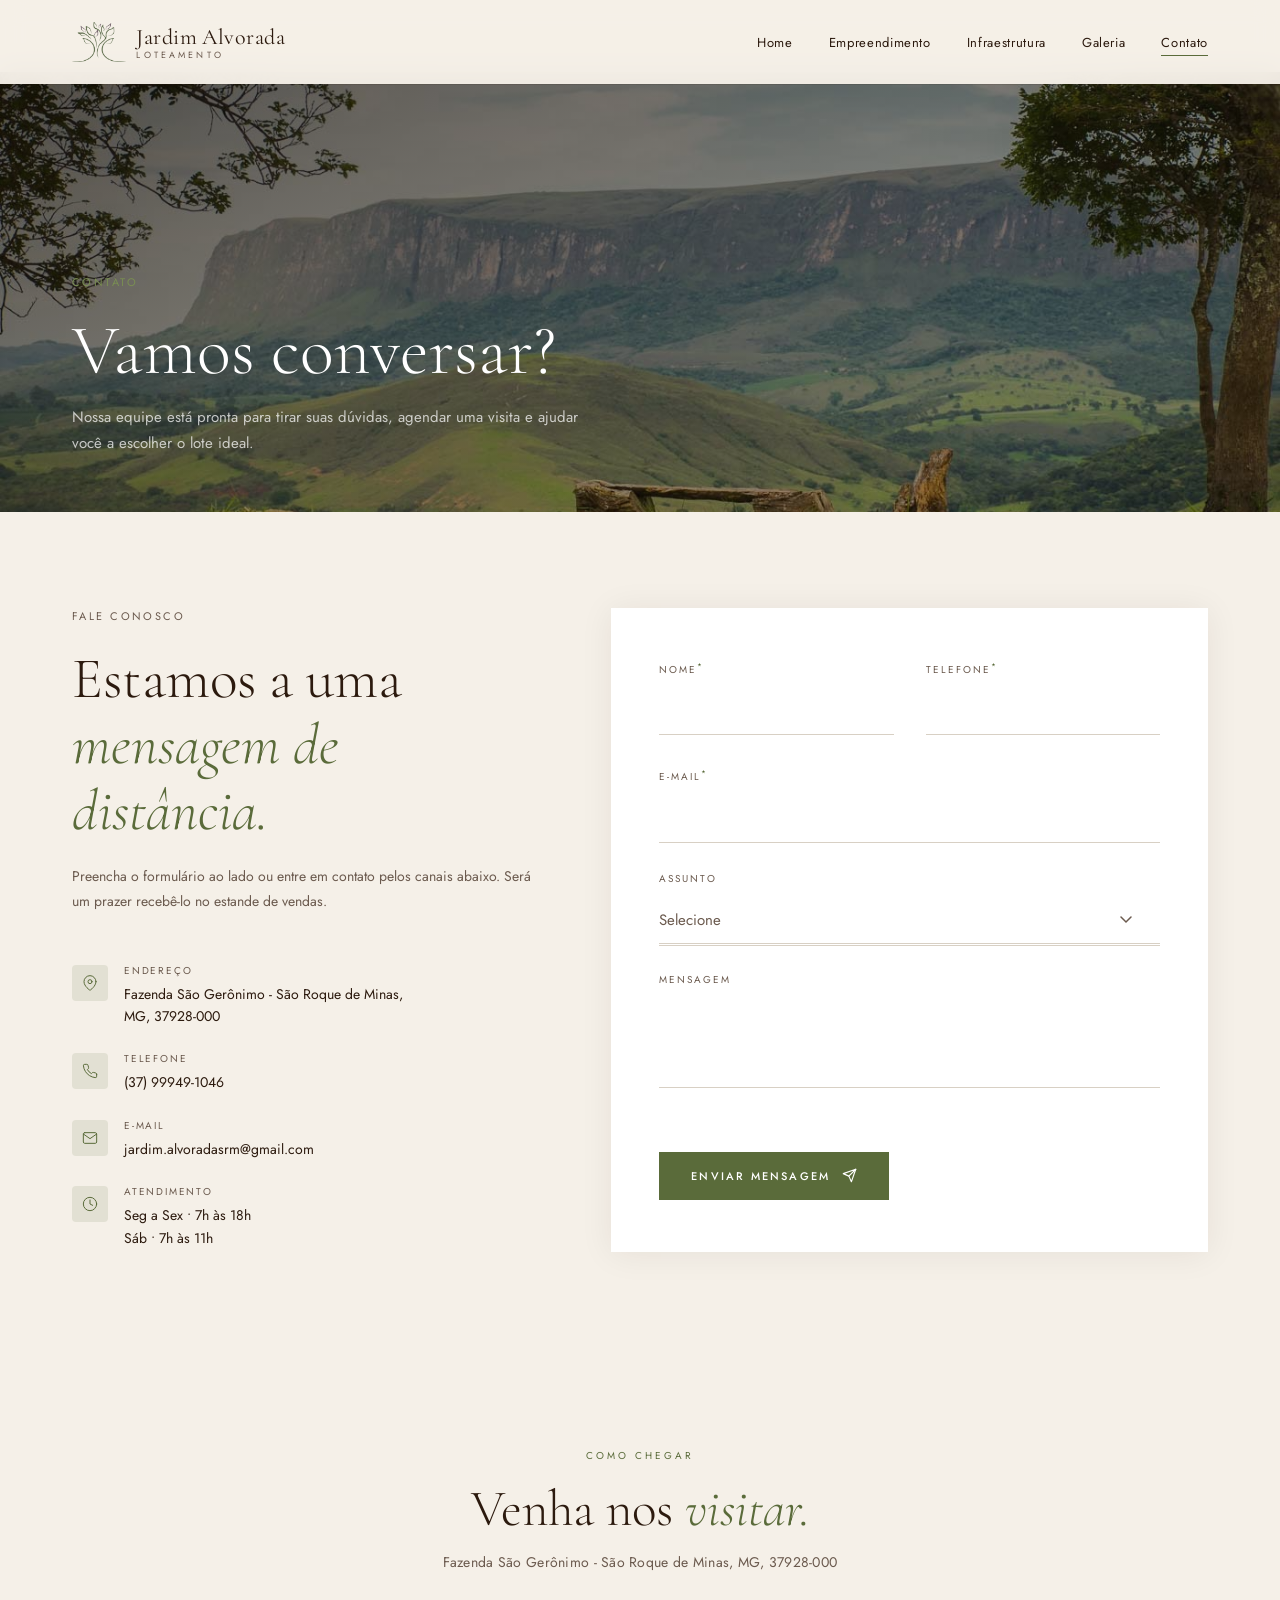
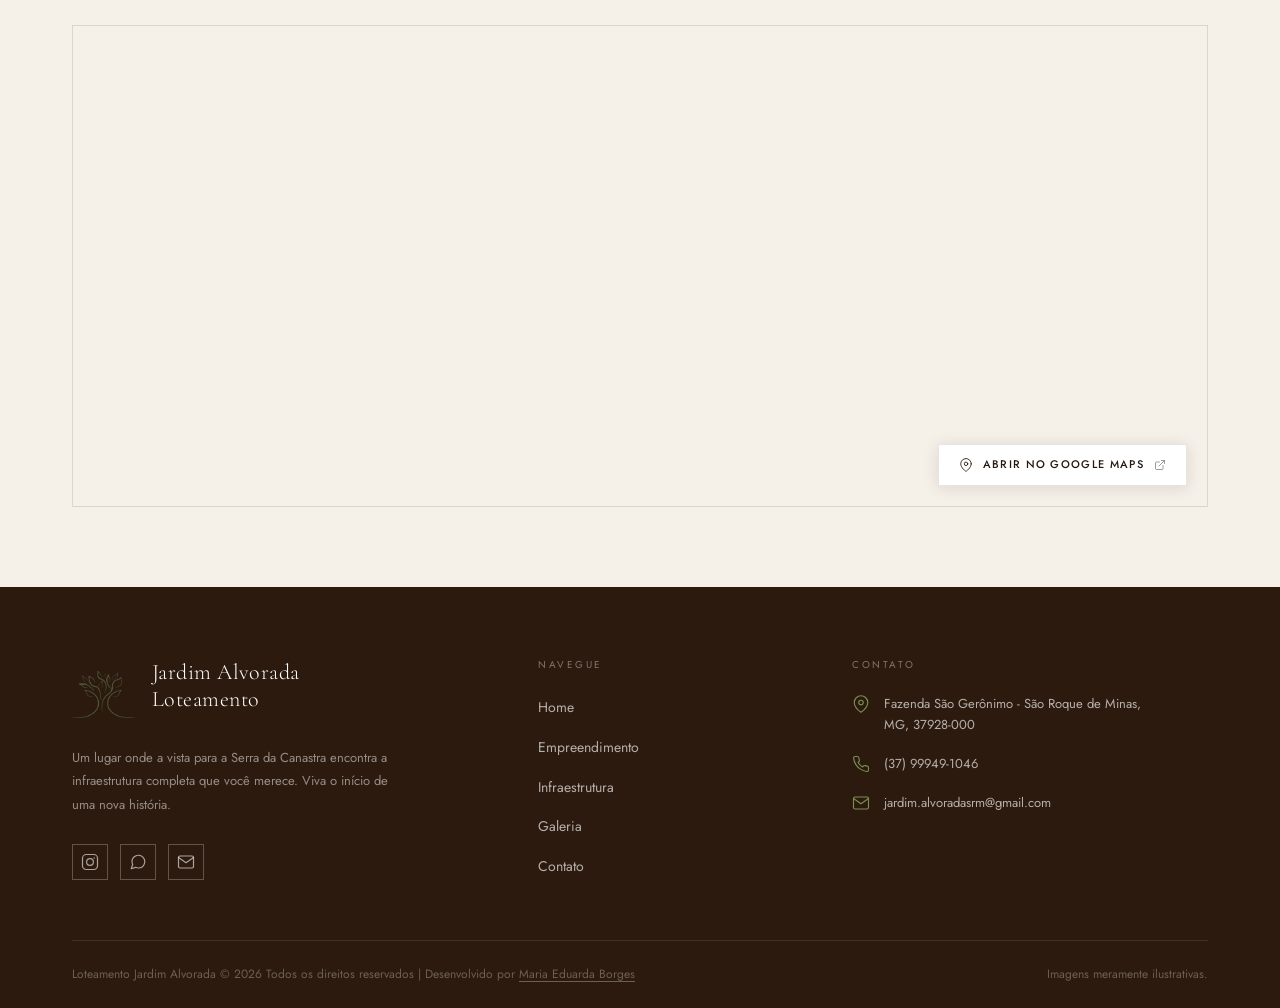
==== commit c5a89968: "ajustes" ====
--- a/frontend/contato.html
+++ b/frontend/contato.html
@@ -71,7 +71,7 @@
         </div>
         <div class="ct-info-text">
           <span class="ct-info-label">Endereço</span>
-          <span class="ct-info-value">Av. Vicente Picardi, bairro Barro Branco<br>São Roque de Minas - MG, 37928-000</span>
+          <span class="ct-info-value">Fazenda São Gerônimo - São Roque de Minas,<br>MG, 37928-000</span>
         </div>
       </div>
 
@@ -175,7 +175,7 @@
   <div class="mapa-contato-header fade-up">
     <span class="sl">Como Chegar</span>
     <h2>Venha nos <em>visitar.</em></h2>
-    <p>Av. Vicente Picardi, bairro Barro Branco — São Roque de Minas, MG</p>
+    <p>Fazenda São Gerônimo - São Roque de Minas, MG, 37928-000</p>
   </div>
   <div class="mapa-contato-wrap fade-up delay-1">
     <iframe
@@ -249,7 +249,7 @@
     </div>
     <div class="footer-contact">
       <h4>Contato</h4>
-      <div class="contact-item"><svg class="contact-icon" viewBox="0 0 24 24"><path d="M21 10c0 7-9 13-9 13s-9-6-9-13a9 9 0 0118 0z"/><circle cx="12" cy="10" r="3"/></svg><p>Avenida Vicente Picardi, bairro Barro Branco,<br>São Roque de Minas - MG, 37928-000</p></div>
+      <div class="contact-item"><svg class="contact-icon" viewBox="0 0 24 24"><path d="M21 10c0 7-9 13-9 13s-9-6-9-13a9 9 0 0118 0z"/><circle cx="12" cy="10" r="3"/></svg><p>Fazenda São Gerônimo - São Roque de Minas,<br>MG, 37928-000</p></div>
       <div class="contact-item"><svg class="contact-icon" viewBox="0 0 24 24"><path d="M22 16.92v3a2 2 0 01-2.18 2 19.79 19.79 0 01-8.63-3.07 19.5 19.5 0 01-6-6A19.79 19.79 0 012.12 4.18 2 2 0 014.11 2h3a2 2 0 012 1.72c.127.96.361 1.903.7 2.81a2 2 0 01-.45 2.11L8.09 9.91a16 16 0 006 6l1.27-1.27a2 2 0 012.11-.45c.907.339 1.85.573 2.81.7A2 2 0 0122 16.92z"/></svg><p>(37) 99949-1046</p></div>
       <div class="contact-item"><svg class="contact-icon" viewBox="0 0 24 24"><path d="M4 4h16c1.1 0 2 .9 2 2v12c0 1.1-.9 2-2 2H4c-1.1 0-2-.9-2-2V6c0-1.1.9-2 2-2z"/><polyline points="22,6 12,13 2,6"/></svg><p>jardim.alvoradasrm@gmail.com</p></div>
     </div>
